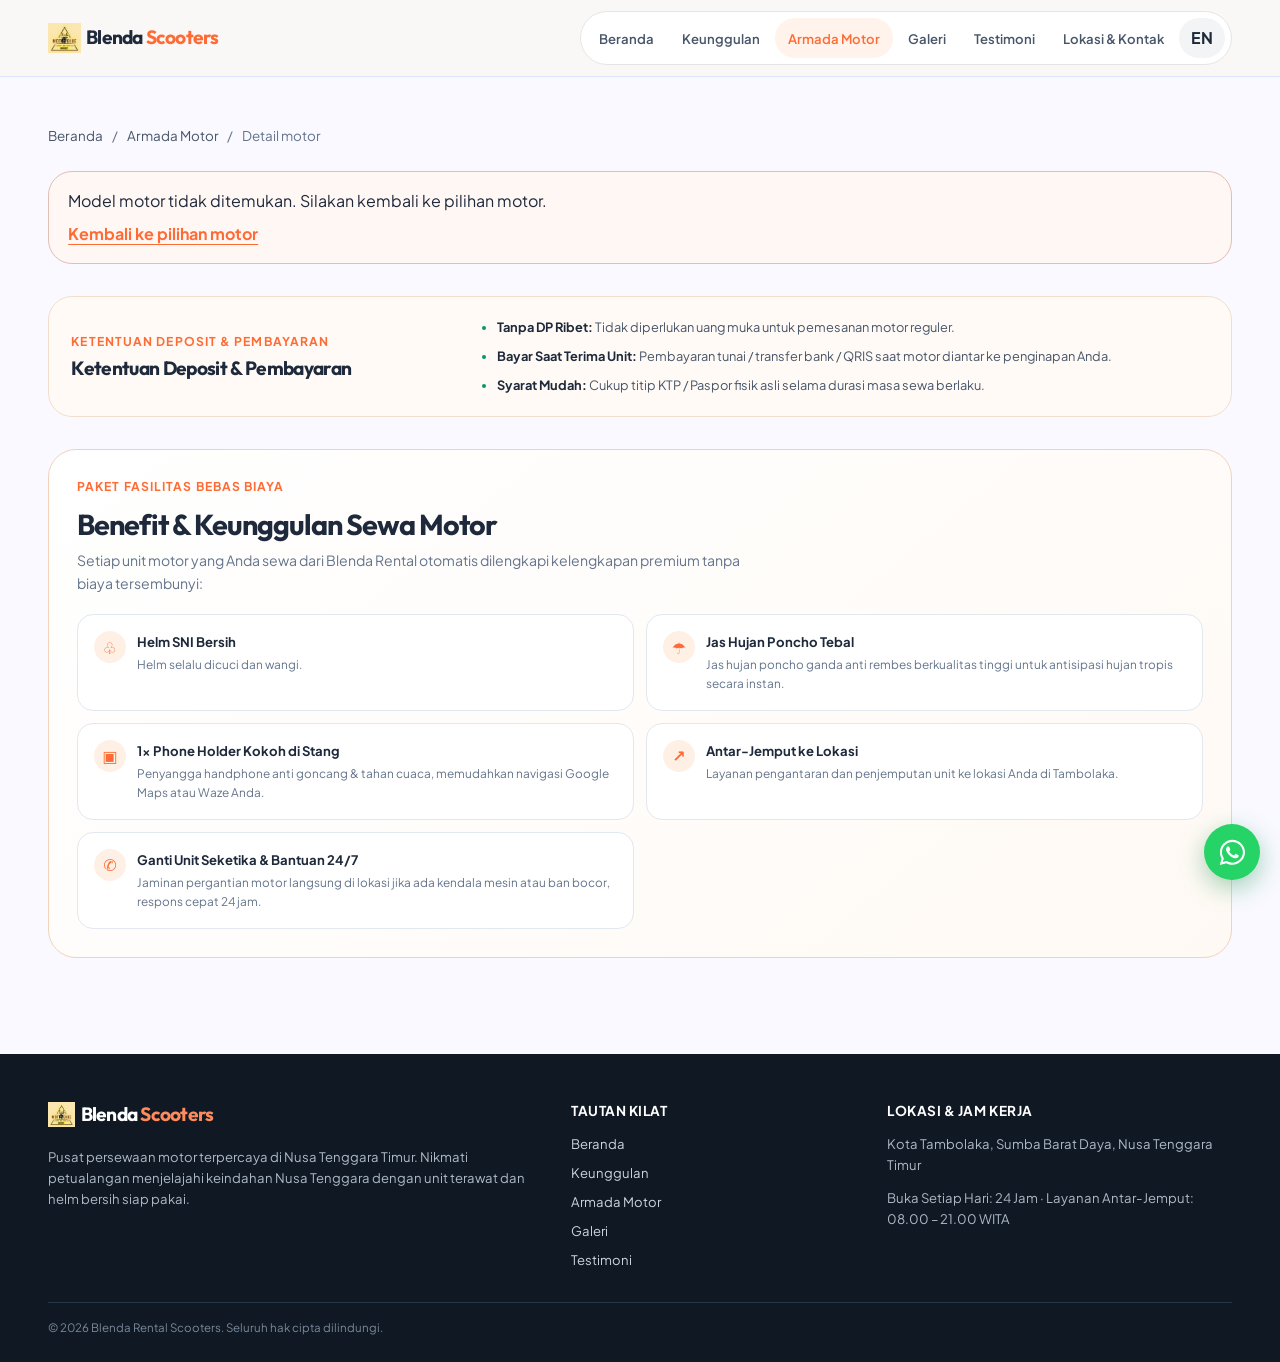
==== motor.html @ dd99baab "Kirim demo pertama" ====
<!doctype html>
<html lang="id">
  <head>
    <meta charset="utf-8" />
    <meta name="viewport" content="width=device-width, initial-scale=1" />
    <meta name="theme-color" content="#f9f9ff" />
    <meta
      name="description"
      content="Detail dan tarif sewa motor Blenda Scooters di Tambolaka, Sumba. Pilih unit Scoopy, Vario, PCX, ADV, atau CRF dan booking langsung via WhatsApp."
    />
    <meta
      name="keywords"
      content="blenda scooter, blenda rental scooter, sewa motor sumba, rental motor tambolaka, sewa motor NTT"
    />
    <meta name="robots" content="index, follow, max-image-preview:large, max-snippet:-1" />
    <title>Rental Motor Sumba | Blenda Scooters Tambolaka</title>
    <link rel="canonical" href="https://blendarentalscooter.my.id/motor.html" />
    <meta property="og:type" content="product" />
    <meta property="og:site_name" content="Blenda Scooters" />
    <meta property="og:url" content="https://blendarentalscooter.my.id/motor.html" />
    <meta property="og:title" content="Rental Motor Sumba | Blenda Scooters Tambolaka" />
    <meta
      property="og:description"
      content="Detail dan tarif sewa motor Blenda Scooters di Tambolaka, Sumba. Helm SNI, jas hujan, dan antar-jemput gratis."
    />
    <meta property="og:image" content="https://blendarentalscooter.my.id/assets/images/galeri/gallery-11.webp" />
    <meta property="og:image:width" content="780" />
    <meta property="og:image:height" content="1040" />
    <meta property="og:image:alt" content="Rental motor Blenda Scooters di Sumba" />
    <meta property="og:locale" content="id_ID" />
    <meta property="og:locale:alternate" content="en_US" />
    <meta name="twitter:card" content="summary_large_image" />
    <meta name="twitter:title" content="Rental Motor Sumba | Blenda Scooters Tambolaka" />
    <meta name="twitter:description" content="Detail dan tarif sewa motor Blenda Scooters di Tambolaka, Sumba." />
    <meta name="twitter:image" content="https://blendarentalscooter.my.id/assets/images/galeri/gallery-11.webp" />
    <link rel="preload" href="assets/fonts/outfit-latin.woff2" as="font" type="font/woff2" crossorigin />
    <link rel="preload" href="assets/fonts/plus-jakarta-sans-latin.woff2" as="font" type="font/woff2" crossorigin />
    <link rel="stylesheet" href="assets/css/site.css" />
    <script defer src="assets/js/site-data.js"></script>
    <script defer src="assets/js/site.js"></script>
  </head>
  <body data-page="motor">
    <!-- Template detail satu motor; isi unit berubah berdasarkan parameter URL ?model=slug. -->
    <a class="skip-link" href="#main" data-i18n="skip">Langsung ke konten</a>
    <header class="site-header">
      <div class="header-inner">
        <a class="wordmark" href="index.html">
          <img src="assets/images/logo.png" alt="Blenda Scooters" class="logo" />
          <span>
            Blenda
            <span class="wordmark-accent">Scooters</span>
          </span>
        </a>
        <button
          class="menu-toggle"
          id="menu-toggle"
          type="button"
          aria-expanded="false"
          aria-controls="primary-nav"
          data-i18n-aria="openMenu"
        >
          <span class="menu-lines" aria-hidden="true"></span>
          <span class="visually-hidden" data-i18n="menu">Menu</span>
        </button>
        <nav class="primary-nav" id="primary-nav" aria-label="Navigasi utama" data-i18n-label="primaryNav">
          <a class="nav-link" href="index.html" data-i18n="navHome">Beranda</a>
          <a class="nav-link" href="index.html#keunggulan" data-i18n="navAdvantages">Keunggulan</a>
          <a class="nav-link is-current" href="index.html#fleet" data-i18n="navFleet">Armada Motor</a>
          <a class="nav-link" href="index.html#gallery" data-i18n="navGallery">Galeri</a>
          <a class="nav-link" href="index.html#testimonials" data-i18n="navTestimonials">Testimoni</a>
          <a class="nav-link" href="index.html#location" data-i18n="navLocation">Lokasi & Kontak</a>
          <button class="language-toggle" id="language-toggle" type="button" aria-label="Switch language">EN</button>
        </nav>
      </div>
    </header>

    <main id="main" class="page-main wrap">
      <nav class="breadcrumbs" aria-label="Breadcrumb" data-i18n-label="breadcrumbAria">
        <a href="index.html" data-i18n="navHome">Beranda</a>
        <span aria-hidden="true">/</span>
        <a href="index.html#fleet" data-i18n="navFleet">Armada</a>
        <span aria-hidden="true">/</span>
        <span id="breadcrumb-model" data-i18n="modelDetails">Detail motor</span>
      </nav>
      <div id="motor-not-found" class="notice notice-warning" role="status" hidden>
        <p data-i18n="invalidModel">Model motor tidak ditemukan. Silakan kembali ke pilihan motor.</p>
        <a class="text-link" href="index.html#fleet" data-i18n="backFleet">Kembali ke pilihan motor</a>
      </div>
      <!-- Foto, spesifikasi, harga, dan tombol reservasi motor terpilih. -->
      <section class="detail-layout" id="motor-detail" aria-labelledby="motor-title">
        <div class="detail-photo-wrap">
          <img
            id="motor-image"
            class="detail-photo"
            src="assets/images/motor/scoopy.jpg"
            width="900"
            height="880"
            alt="Motor Honda Scoopy untuk rental di Sumba - Blenda Scooters"
            fetchpriority="high"
          />
          <span class="photo-index" data-i18n="localPhoto">Unit siap jalan • Stok Tambolaka tersedia</span>
        </div>
        <div class="detail-copy">
          <p class="eyebrow" data-i18n="detailEyebrow">UNIT SIAP JALAN • STOK TAMBOLAKA TERSEDIA</p>
          <h1 id="motor-title">Rental Motor Blenda Scooters Sumba</h1>
          <p class="detail-description">
            <span id="motor-engine"></span>
            <span id="motor-tagline"></span>
          </p>
          <div class="rate-panel">
            <span class="rate-label" data-i18n="rateLabel">Pilihan tarif resmi</span>
            <strong id="motor-rate" data-i18n="ratePending">Menunggu konfirmasi</strong>
            <span class="rate-note" data-i18n="rateNote">Bebas biaya admin</span>
            <div class="detail-rate-options">
              <span>
                <small data-i18n="dailyRate">Harian</small>
                <b id="detail-daily-rate">Rp 130.000</b>
                <small data-i18n="perDay">per hari</small>
              </span>
              <span class="weekly-rate">
                <small data-i18n="weeklyRate">Mingguan</small>
                <b data-i18n="specialDiscount">Diskon Khusus</b>
                <small data-i18n="betterRate">Tarif Lebih Hemat</small>
              </span>
            </div>
            <div class="monthly-rate">
              <span>
                <small data-i18n="monthlyPackage">Paket Bulanan Digital Nomad</small>
                <em data-i18n="monthlyNote">
                  Paling hemat untuk long-stay nomad (~Rp 93.000/hari) dengan servis oli gratis tiap bulan.
                </em>
              </span>
              <strong data-i18n="monthlyRate">Rp 2.800.000 / bulan</strong>
            </div>
          </div>
          <div class="detail-actions">
            <a class="button button-primary" id="reserve-model-link" href="reservasi.html" data-i18n="reserveThis">
              Ajukan reservasi
            </a>
            <a class="button button-secondary" href="index.html#fleet" data-i18n="backFleet">
              Kembali ke pilihan motor
            </a>
          </div>
        </div>
      </section>
      <!-- Ketentuan pembayaran dan fasilitas di bawah dapat diperbarui sesuai kebijakan usaha. -->
      <section class="detail-note payment-terms" aria-labelledby="payment-terms-title">
        <div>
          <p class="eyebrow" data-i18n="paymentTerms">KETENTUAN DEPOSIT & PEMBAYARAN</p>
          <h2 id="payment-terms-title" data-i18n="paymentTermsTitle">Ketentuan Deposit & Pembayaran</h2>
        </div>
        <ul>
          <li>
            <strong data-i18n="noDownpayTitle">Tanpa DP Ribet:</strong>
            <span data-i18n="noDownpayText">Tidak diperlukan uang muka untuk pemesanan motor reguler.</span>
          </li>
          <li>
            <strong data-i18n="payOnDeliveryTitle">Bayar Saat Terima Unit:</strong>
            <span data-i18n="payOnDeliveryText">
              Pembayaran tunai / transfer bank / QRIS saat motor diantar ke penginapan Anda.
            </span>
          </li>
          <li>
            <strong data-i18n="simpleTermsTitle">Syarat Mudah:</strong>
            <span data-i18n="simpleTermsText">
              Cukup titip KTP / Paspor fisik asli selama durasi masa sewa berlaku.
            </span>
          </li>
        </ul>
      </section>
      <section class="detail-benefits">
        <p class="eyebrow" data-i18n="benefitsEyebrow">PAKET FASILITAS BEBAS BIAYA</p>
        <h2 data-i18n="benefitsTitle">Benefit & Keunggulan Sewa Motor</h2>
        <p data-i18n="benefitsLead">
          Setiap unit motor yang Anda sewa dari Blenda Rental otomatis dilengkapi kelengkapan premium tanpa biaya
          tersembunyi:
        </p>
        <div class="detail-benefit-grid">
          <article>
            <b>♧</b>
            <span>
              <strong data-i18n="benefitHelmet">Helm SNI Bersih</strong>
              <small data-i18n="benefitHelmetText">Helm selalu dicuci dan wangi.</small>
            </span>
          </article>
          <article>
            <b>☂</b>
            <span>
              <strong data-i18n="benefitRain">Jas Hujan Poncho Tebal</strong>
              <small data-i18n="benefitRainText">Jas hujan poncho ganda anti rembes berkualitas tinggi.</small>
            </span>
          </article>
          <article>
            <b>▣</b>
            <span>
              <strong data-i18n="benefitPhone">1x Phone Holder Kokoh di Stang</strong>
              <small data-i18n="benefitPhoneText">Penyangga handphone anti goncang & tahan cuaca.</small>
            </span>
          </article>
          <article>
            <b>↗</b>
            <span>
              <strong data-i18n="benefitDelivery">Antar-Jemput ke Lokasi</strong>
              <small data-i18n="benefitDeliveryText">
                Layanan pengantaran dan penjemputan unit ke lokasi Anda di Tambolaka.
              </small>
            </span>
          </article>
          <article>
            <b>✆</b>
            <span>
              <strong data-i18n="benefitSupport">Ganti Unit Seketika & Bantuan 24/7</strong>
              <small data-i18n="benefitSupportText">
                Jaminan pergantian motor langsung di lokasi jika ada kendala mesin atau ban bocor.
              </small>
            </span>
          </article>
        </div>
      </section>
    </main>

    <!-- Footer: tautan cepat, alamat, dan jam kerja. -->
    <footer class="site-footer">
      <div class="wrap footer-stitch-grid">
        <div>
          <a class="wordmark footer-wordmark" href="index.html">
            <img src="assets/images/logo.png" alt="Blenda Scooters" class="logo-footer" />
            <span>
              Blenda
              <span class="wordmark-accent">Scooters</span>
            </span>
          </a>
          <p data-i18n="footerDescription">
            Pusat persewaan motor terpercaya di Nusa Tenggara Timur. Nikmati petualangan menjelajahi keindahan Nusa
            Tenggara dengan unit terawat dan helm bersih siap pakai.
          </p>
        </div>
        <div>
          <h2 data-i18n="footerQuick">Tautan Kilat</h2>
          <nav class="footer-nav">
            <a href="index.html" data-i18n="navHome">Beranda</a>
            <a href="index.html#keunggulan" data-i18n="navAdvantages">Keunggulan</a>
            <a href="index.html#fleet" data-i18n="navFleet">Armada Motor</a>
            <a href="index.html#gallery" data-i18n="navGallery">Galeri Foto</a>
            <a href="index.html#testimonials" data-i18n="navTestimonials">Ulasan Pengendara</a>
          </nav>
        </div>
        <div>
          <h2 data-i18n="footerLocationTitle">Lokasi & Jam Kerja</h2>
          <p data-i18n="addressText">Kota Tambolaka, Sumba Barat Daya, Nusa Tenggara Timur</p>
          <p data-i18n="hoursText">Buka Setiap Hari: 24 Jam · Layanan Antar-Jemput: 08.00 – 21.00 WITA</p>
        </div>
        <small class="footer-copyright">
          ©
          <span id="current-year">2026</span>
          Blenda Rental Scooters. Seluruh hak cipta dilindungi.
        </small>
      </div>
    </footer>
    <a
      class="whatsapp-float"
      href="https://wa.me/6282236431311?text=Halo%20Blenda%20Scooters%2C%20saya%20ingin%20bertanya%20seputar%20sewa%20motor"
      target="_blank"
      rel="noopener noreferrer"
      aria-label="Chat WhatsApp Blenda Scooters"
    >
      <svg viewBox="0 0 448 512" aria-hidden="true" focusable="false">
        <path
          d="M380.9 97.1C339 55.1 283.2 32 223.9 32c-122.4 0-222 99.6-222 222 0 39.1 10.2 77.3 29.6 111L0 480l117.7-30.9c32.4 17.7 68.9 27 106.1 27h.1c122.3 0 224.1-99.6 224.1-222 0-59.3-25.2-115-67.1-157zm-157 341.6c-33.2 0-65.7-8.9-94-25.7l-6.7-4-69.8 18.3L72 359.2l-4.4-7c-18.5-29.4-28.2-63.3-28.2-98.2 0-101.7 82.8-184.5 184.6-184.5 49.3 0 95.6 19.2 130.4 54.1 34.8 34.9 56.2 81.2 56.1 130.5 0 101.8-84.9 184.6-186.6 184.6zm101.2-138.2c-5.5-2.8-32.8-16.2-37.9-18-5.1-1.9-8.8-2.8-12.5 2.8-3.7 5.6-14.3 18-17.6 21.8-3.2 3.7-6.5 4.2-12 1.4-32.6-16.3-54-29.1-75.5-66-5.7-9.8 5.7-9.1 16.3-30.3 1.8-3.7.9-6.9-.5-9.7-1.4-2.8-12.5-30.1-17.1-41.2-4.5-10.8-9.1-9.3-12.5-9.5-3.2-.2-6.9-.2-10.6-.2-3.7 0-9.7 1.4-14.8 6.9-5.1 5.6-19.4 19-19.4 46.3 0 27.3 19.9 53.7 22.6 57.4 2.8 3.7 39.1 59.7 94.8 83.8 35.2 15.2 49 16.5 66.6 13.9 10.7-1.6 32.8-13.4 37.4-26.4 4.6-13 4.6-24.1 3.2-26.4-1.3-2.5-5-3.9-10.5-6.6z"
        />
      </svg>
    </a>
  </body>
</html>
---- assets/css/site.css ----
/* Tipografi lokal situs: ganti sumber font di blok ini untuk mengubah tampilannya. */
@font-face {
  font-family: Outfit;
  src: url("../fonts/outfit-latin.woff2") format("woff2");
  font-style: normal;
  font-weight: 400 700;
  font-display: swap;
}

@font-face {
  font-family: "Plus Jakarta Sans";
  src: url("../fonts/plus-jakarta-sans-latin.woff2") format("woff2");
  font-style: normal;
  font-weight: 400 700;
  font-display: swap;
}

/* Token warna, radius, lebar konten, dan gutter yang dipakai lintas halaman. */
:root {
  color-scheme: light;
  --surface: #f9f9ff;
  --surface-low: #f0f3ff;
  --surface-mid: #e7eeff;
  --surface-card: #ffffff;
  --ink: #111c2d;
  --ink-soft: #594139;
  --muted: #657187;
  --primary: #ab3500;
  --primary-bright: #ff6b35;
  --secondary: #006a63;
  --line: #d8e3fb;
  --radius-sm: 0.75rem;
  --radius: 1.25rem;
  --radius-lg: 2rem;
  --pill: 999px;
  --content: 1280px;
  --gutter: clamp(1.1rem, 4vw, 3rem);
  --shadow-soft: 0 14px 38px -24px rgba(17, 28, 45, 0.3);
}

* {
  box-sizing: border-box;
}
html {
  scroll-behavior: smooth;
  scroll-padding-top: 6rem;
}
body {
  margin: 0;
  background: var(--surface);
  color: var(--ink);
  font-family: "Plus Jakarta Sans", system-ui, sans-serif;
  font-size: 1rem;
  line-height: 1.6;
  -webkit-font-smoothing: antialiased;
}
img {
  display: block;
  max-width: 100%;
}
button,
input,
select,
textarea {
  font: inherit;
}
button,
a {
  -webkit-tap-highlight-color: transparent;
}
a {
  color: inherit;
}
h1,
h2,
h3,
p,
figure {
  margin-top: 0;
}
h1,
h2,
h3 {
  font-family: Outfit, system-ui, sans-serif;
  line-height: 1.12;
}
h1 {
  font-size: clamp(2.65rem, 6vw, 5rem);
  letter-spacing: -0.045em;
}
h2 {
  font-size: clamp(1.8rem, 3.5vw, 2.75rem);
  letter-spacing: -0.035em;
}
h3 {
  font-size: 1.3rem;
  letter-spacing: -0.02em;
}
::selection {
  color: #fff;
  background: var(--primary);
}
:focus-visible {
  outline: 3px solid var(--secondary);
  outline-offset: 3px;
}
[hidden] {
  display: none !important;
}

.wrap {
  width: min(var(--content), calc(100% - var(--gutter) * 2));
  margin-inline: auto;
}
.visually-hidden {
  position: absolute;
  width: 1px;
  height: 1px;
  padding: 0;
  margin: -1px;
  overflow: hidden;
  clip: rect(0, 0, 0, 0);
  white-space: nowrap;
  border: 0;
}
.skip-link {
  position: fixed;
  z-index: 100;
  top: 0.5rem;
  left: 0.5rem;
  padding: 0.65rem 1rem;
  transform: translateY(-160%);
  background: var(--ink);
  color: white;
  border-radius: var(--radius-sm);
}
.skip-link:focus {
  transform: translateY(0);
}

.site-header {
  position: sticky;
  z-index: 20;
  top: 0;
  background: rgba(249, 249, 255, 0.96);
  border-bottom: 1px solid rgba(216, 227, 251, 0.9);
}
.header-inner {
  width: min(var(--content), calc(100% - var(--gutter) * 2));
  min-height: 76px;
  margin-inline: auto;
  display: flex;
  align-items: center;
  justify-content: space-between;
  gap: 1rem;
}
.wordmark {
  display: inline-flex;
  align-items: center;
  gap: 0.35rem;
  text-decoration: none;
  font:
    700 1.2rem/1 Outfit,
    system-ui,
    sans-serif;
  letter-spacing: -0.04em;
  white-space: nowrap;
}
.wordmark-accent {
  color: var(--primary);
}
.primary-nav {
  display: flex;
  align-items: center;
  gap: clamp(0.25rem, 1.5vw, 1.25rem);
}
.nav-link {
  min-height: 44px;
  display: inline-flex;
  align-items: center;
  padding: 0.45rem 0.8rem;
  border-radius: var(--pill);
  color: var(--ink-soft);
  text-decoration: none;
  font-size: 0.9rem;
  font-weight: 600;
  transition:
    background-color 160ms ease,
    color 160ms ease;
}
.nav-link:hover,
.nav-link.is-current:not(.nav-cta) {
  color: var(--primary);
  background: var(--surface-mid);
}
.nav-cta {
  background: var(--primary);
  color: #fff;
}
.nav-cta:hover,
.nav-cta.is-current {
  background: #832600;
  color: #fff;
}
.language-toggle {
  min-width: 48px;
  min-height: 44px;
  padding: 0.45rem 0.75rem;
  border: 1px solid var(--line);
  border-radius: var(--pill);
  background: var(--surface-card);
  color: var(--ink);
  font-weight: 700;
  cursor: pointer;
}
.language-toggle:hover {
  border-color: var(--secondary);
  color: var(--secondary);
}
.menu-toggle {
  display: none;
}

/* Logo sizing */
.logo {
  max-height: 30px;
  vertical-align: middle;
}
.logo-footer {
  max-height: 25px;
  vertical-align: middle;
}

.hero {
  position: relative;
  min-height: 610px;
  padding-block: clamp(3rem, 8vw, 6.5rem);
  display: grid;
  grid-template-columns: minmax(0, 0.92fr) minmax(0, 1.08fr);
  align-items: center;
  gap: clamp(2rem, 7vw, 6rem);
}
.hero-copy {
  position: relative;
  z-index: 1;
  max-width: 590px;
}
.eyebrow {
  margin-bottom: 0.85rem;
  color: var(--primary);
  font-size: 0.76rem;
  font-weight: 800;
  letter-spacing: 0.09em;
  line-height: 1.4;
}
.hero .eyebrow {
  display: flex;
  align-items: center;
  gap: 0.55rem;
}
.eyebrow-dot,
.photo-caption-dot {
  width: 0.55rem;
  height: 0.55rem;
  display: inline-block;
  flex: 0 0 auto;
  border-radius: 50%;
  background: var(--primary-bright);
}
.hero h1 {
  max-width: 12ch;
  margin-bottom: 1.25rem;
}
.hero-lede {
  max-width: 46ch;
  margin-bottom: 1.8rem;
  color: var(--ink-soft);
  font-size: clamp(1rem, 1.6vw, 1.15rem);
}
.hero-actions,
.detail-actions {
  display: flex;
  flex-wrap: wrap;
  gap: 0.75rem;
}
.button {
  min-height: 48px;
  display: inline-flex;
  align-items: center;
  justify-content: center;
  padding: 0.72rem 1.25rem;
  border: 1px solid transparent;
  border-radius: var(--pill);
  text-decoration: none;
  text-align: center;
  font-weight: 700;
  line-height: 1.2;
  cursor: pointer;
  transition:
    transform 160ms ease,
    background-color 160ms ease,
    border-color 160ms ease;
}
.button:hover {
  transform: translateY(-2px);
}
.button-primary {
  background: var(--primary);
  color: #fff;
}
.button-primary:hover {
  background: #832600;
}
.button-secondary {
  border-color: var(--line);
  background: var(--surface-card);
  color: var(--ink);
}
.button-secondary:hover {
  border-color: var(--secondary);
  color: var(--secondary);
}
.button-dark {
  background: var(--ink);
  color: #fff;
}
.button-dark:hover {
  background: #263143;
}
.hero-footnote {
  max-width: 38ch;
  margin: 1rem 0 0;
  color: var(--muted);
  font-size: 0.82rem;
}
.hero-visual {
  position: relative;
  z-index: 1;
  margin: 0;
  padding: 0.65rem;
  border: 1px solid var(--line);
  border-radius: var(--radius-lg);
  background: var(--surface-card);
  box-shadow: var(--shadow-soft);
  transform: rotate(1deg);
}
.hero-visual img {
  width: 100%;
  height: clamp(340px, 43vw, 500px);
  border-radius: calc(var(--radius-lg) - 0.35rem);
  object-fit: cover;
  object-position: center 70%;
}
.hero-visual figcaption {
  display: flex;
  align-items: center;
  gap: 0.55rem;
  padding: 0.8rem 0.5rem 0.25rem;
  color: var(--ink-soft);
  font-size: 0.85rem;
  font-weight: 600;
}
.hero-visual .photo-caption-dot {
  width: 0.45rem;
  height: 0.45rem;
  background: var(--secondary);
}

.section {
  padding-block: clamp(3.75rem, 8vw, 6.5rem);
}
.section-process {
  background: var(--surface-low);
}
.process-wrap {
  display: grid;
  grid-template-columns: minmax(0, 0.8fr) minmax(0, 1.2fr);
  align-items: start;
  gap: clamp(2rem, 7vw, 7rem);
}
.section-intro h2,
.section-heading h2 {
  max-width: 17ch;
  margin-bottom: 0;
}
.process-list {
  display: grid;
  gap: 0;
  margin: 0;
  padding: 0;
  list-style: none;
}
.process-list li {
  display: grid;
  grid-template-columns: 3.2rem 1fr;
  align-items: center;
  gap: 1rem;
  padding: 1.15rem 0;
  border-bottom: 1px solid #d7dfef;
  color: var(--ink-soft);
  font-weight: 600;
}
.process-list li:first-child {
  padding-top: 0.25rem;
}
.process-number {
  color: var(--secondary);
  font:
    700 1.2rem/1 Outfit,
    sans-serif;
}
.fleet-section {
  padding-top: clamp(4rem, 8vw, 6rem);
}
.section-heading {
  display: flex;
  align-items: end;
  justify-content: space-between;
  gap: 2rem;
  margin-bottom: 2rem;
}
.section-description {
  max-width: 36ch;
  margin: 0.85rem 0 0;
  color: var(--muted);
}
.filter-group {
  display: flex;
  flex-wrap: wrap;
  gap: 0.4rem;
  padding: 0.3rem;
  border: 1px solid var(--line);
  border-radius: var(--pill);
  background: var(--surface-card);
}
.filter-button {
  min-height: 40px;
  padding: 0.45rem 0.9rem;
  border: 0;
  border-radius: var(--pill);
  background: transparent;
  color: var(--ink-soft);
  font-size: 0.84rem;
  font-weight: 700;
  cursor: pointer;
}
.filter-button:hover {
  color: var(--primary);
}
.filter-button.is-active {
  background: var(--secondary);
  color: #fff;
}
.fleet-grid {
  display: grid;
  grid-template-columns: repeat(4, minmax(0, 1fr));
  gap: 1rem;
}
.vehicle-card {
  min-width: 0;
  overflow: hidden;
  border: 1px solid var(--line);
  border-radius: var(--radius);
  background: var(--surface-card);
  transition:
    border-color 160ms ease,
    transform 160ms ease;
}
.vehicle-card:hover {
  transform: translateY(-3px);
  border-color: #b3c5e7;
}
.vehicle-card[hidden] {
  display: none;
}
.vehicle-image-wrap {
  display: grid;
  place-items: center;
  min-height: 210px;
  padding: 1rem;
  background: var(--surface-low);
}
.vehicle-image {
  width: 100%;
  height: 190px;
  object-fit: contain;
}
.vehicle-card-copy {
  padding: 1.05rem;
}
.vehicle-card h3 {
  min-height: 2.8rem;
  margin-bottom: 0.55rem;
  font-size: 1.15rem;
}
.vehicle-meta {
  margin: 0 0 1rem;
  color: var(--muted);
  font-size: 0.82rem;
}
.text-link {
  color: var(--primary);
  font-weight: 800;
  text-decoration-thickness: 1px;
  text-underline-offset: 0.22rem;
}
.text-link:hover {
  color: #832600;
}
.empty-state {
  margin: 1.5rem 0 0;
  padding: 1.2rem;
  border-radius: var(--radius);
  background: var(--surface-low);
  color: var(--ink-soft);
  text-align: center;
}

/* Galeri memakai grid: breakpoint terakhir di bawah menjaga dua foto per baris pada ponsel. */
.gallery-section {
  background: var(--surface-low);
}
.gallery-heading {
  align-items: end;
}
.gallery-grid {
  display: grid;
  grid-template-columns: repeat(4, minmax(0, 1fr));
  gap: 0.8rem;
}
.gallery-item {
  position: relative;
  overflow: hidden;
  margin: 0;
  aspect-ratio: 4 / 3;
  border-radius: var(--radius);
  background: var(--surface-mid);
}
.gallery-item:nth-child(4n + 1) {
  grid-row: span 2;
  aspect-ratio: auto;
}
.gallery-item img {
  width: 100%;
  height: 100%;
  object-fit: cover;
  transition: transform 240ms ease;
}
.gallery-item:hover img {
  transform: scale(1.035);
}

.closing-section {
  padding-block: clamp(3.5rem, 7vw, 5rem);
}
.closing-panel {
  display: grid;
  grid-template-columns: minmax(0, 1fr) auto;
  align-items: center;
  gap: 1.5rem 3rem;
  padding: clamp(1.5rem, 4vw, 3.2rem);
  border: 1px solid #e1bfb5;
  border-radius: var(--radius-lg);
  background: var(--surface-mid);
}
.closing-copy .eyebrow {
  margin-bottom: 0.55rem;
}
.closing-copy h2 {
  margin-bottom: 0.55rem;
}
.closing-copy p:last-child {
  max-width: 58ch;
  margin-bottom: 0;
  color: var(--ink-soft);
}
.closing-panel .button {
  grid-column: 2;
  grid-row: 1;
}
.site-footer {
  padding-block: 2.5rem 1.5rem;
  background: #111c2d;
  color: #ecf1ff;
}
.footer-inner {
  display: grid;
  grid-template-columns: 1fr auto;
  align-items: start;
  gap: 1rem 2rem;
}
.footer-wordmark {
  color: #fff;
}
.footer-wordmark .wordmark-accent {
  color: #ffb59d;
}
.footer-inner > p {
  max-width: 54ch;
  margin: 0;
  color: #c3cde0;
  font-size: 0.86rem;
}
.footer-nav {
  display: flex;
  flex-wrap: wrap;
  gap: 1rem;
}
.footer-nav a {
  color: #ecf1ff;
  font-size: 0.88rem;
  text-decoration: none;
}
.footer-nav a:hover {
  color: #ffb59d;
  text-decoration: underline;
  text-underline-offset: 0.2rem;
}
.footer-inner small {
  grid-column: 1 / -1;
  padding-top: 1rem;
  border-top: 1px solid #354158;
  color: #aeb9ce;
}

.page-main {
  min-height: 68vh;
  padding-block: clamp(1.5rem, 4vw, 3rem) clamp(4rem, 8vw, 6rem);
}
.breadcrumbs {
  display: flex;
  flex-wrap: wrap;
  align-items: center;
  gap: 0.55rem;
  margin-bottom: 1.5rem;
  color: var(--muted);
  font-size: 0.84rem;
}
.breadcrumbs a {
  color: var(--ink-soft);
  text-decoration: none;
}
.breadcrumbs a:hover {
  color: var(--primary);
  text-decoration: underline;
}
.notice {
  margin-block: 1rem;
  padding: 1rem 1.2rem;
  border: 1px solid #e1bfb5;
  border-radius: var(--radius);
  background: #fff7f3;
  color: var(--ink);
}
.notice p {
  margin-bottom: 0.5rem;
}
.detail-layout {
  display: grid;
  grid-template-columns: minmax(0, 1.1fr) minmax(300px, 0.9fr);
  gap: clamp(2rem, 5vw, 4rem);
  align-items: center;
}
.detail-photo-wrap {
  position: relative;
  min-height: 440px;
  display: grid;
  place-items: center;
  padding: clamp(1rem, 4vw, 3rem);
  border: 1px solid var(--line);
  border-radius: var(--radius-lg);
  background: var(--surface-card);
}
.detail-photo {
  width: 100%;
  height: clamp(280px, 45vw, 510px);
  object-fit: contain;
}
.photo-index {
  position: absolute;
  bottom: 1.15rem;
  left: 1.25rem;
  padding: 0.35rem 0.7rem;
  border-radius: var(--pill);
  background: var(--surface-low);
  color: var(--ink-soft);
  font-size: 0.76rem;
  font-weight: 700;
}
.detail-copy {
  max-width: 560px;
}
.detail-copy h1 {
  margin-bottom: 1rem;
  font-size: clamp(2.4rem, 5vw, 4rem);
}
.detail-description {
  color: var(--ink-soft);
}
.rate-panel {
  display: grid;
  gap: 0.25rem;
  margin: 1.6rem 0;
  padding: 1.2rem 1.3rem;
  border: 1px solid var(--line);
  border-radius: var(--radius);
  background: var(--surface-card);
}
.rate-label,
.estimate-label {
  color: var(--muted);
  font-size: 0.82rem;
  font-weight: 700;
}
.rate-panel strong {
  color: var(--primary);
  font:
    700 1.35rem/1.25 Outfit,
    sans-serif;
}
.rate-note {
  color: var(--muted);
  font-size: 0.8rem;
}
.detail-note {
  display: grid;
  grid-template-columns: minmax(130px, 0.35fr) 1fr;
  gap: 1rem;
  margin-top: 2rem;
  padding: 1.25rem 1.4rem;
  border-radius: var(--radius);
  background: var(--surface-low);
}
.detail-note .eyebrow {
  margin: 0;
}
.detail-note p:last-child {
  margin: 0;
  color: var(--ink-soft);
}

.page-heading {
  max-width: 760px;
  margin-bottom: 2rem;
}
.page-heading h1 {
  max-width: 14ch;
  margin-bottom: 0.8rem;
  font-size: clamp(2.5rem, 5vw, 4.4rem);
}
.page-lead {
  max-width: 60ch;
  margin-bottom: 0;
  color: var(--ink-soft);
}
.reservation-layout {
  display: grid;
  grid-template-columns: minmax(0, 1.2fr) minmax(280px, 0.8fr);
  gap: clamp(1.25rem, 4vw, 3rem);
  align-items: start;
}
.booking-form,
.reservation-summary {
  padding: clamp(1.1rem, 3vw, 2rem);
  border: 1px solid var(--line);
  border-radius: var(--radius-lg);
  background: var(--surface-card);
}
.form-section {
  display: grid;
  gap: 0.55rem;
  padding-bottom: 1.35rem;
  margin-bottom: 1.35rem;
  border-bottom: 1px solid #e8edf8;
}
.form-section h2 {
  display: flex;
  align-items: center;
  gap: 0.7rem;
  margin: 0 0 0.25rem;
  font-size: 1.18rem;
  letter-spacing: -0.02em;
}
.form-step {
  color: var(--secondary);
  font:
    700 0.95rem/1 Outfit,
    sans-serif;
}
.form-section label {
  color: var(--ink-soft);
  font-size: 0.86rem;
  font-weight: 700;
}
.form-section input,
.form-section select,
.form-section textarea {
  width: 100%;
  min-height: 48px;
  padding: 0.75rem 0.9rem;
  border: 1px solid #bdcbe2;
  border-radius: var(--radius-sm);
  background: #fff;
  color: var(--ink);
}
.form-section textarea {
  min-height: 88px;
  resize: vertical;
}
.form-section input:focus,
.form-section select:focus,
.form-section textarea:focus {
  border-color: var(--primary);
  outline: 3px solid rgba(255, 107, 53, 0.2);
}
.field-grid {
  display: grid;
  grid-template-columns: repeat(2, minmax(0, 1fr));
  gap: 0.85rem;
}
.field-group {
  display: grid;
  gap: 0.5rem;
}
.field-hint {
  margin: 0;
  color: var(--muted);
  font-size: 0.78rem;
}
.estimate-panel {
  display: grid;
  gap: 0.65rem;
  padding: 1rem 1.15rem;
  border-radius: var(--radius);
  background: var(--surface-low);
}
.estimate-panel > div {
  display: flex;
  flex-wrap: wrap;
  align-items: baseline;
  justify-content: space-between;
  gap: 0.5rem 1rem;
}
.estimate-panel strong {
  max-width: 100%;
  color: var(--ink);
  font-size: 0.9rem;
}
.estimate-panel p {
  margin: 0;
  color: var(--muted);
  font-size: 0.78rem;
}
.form-status {
  min-height: 1.5rem;
  margin: 0.8rem 0 0;
  color: var(--primary);
  font-size: 0.88rem;
  font-weight: 700;
}
.form-status.is-error {
  color: #93000a;
}
.submit-button {
  width: 100%;
  margin-top: 0.3rem;
}
.privacy-note {
  margin: 0.7rem 0 0;
  color: var(--muted);
  font-size: 0.76rem;
  text-align: center;
}
.reservation-summary {
  position: sticky;
  top: 100px;
}
.reservation-summary h2 {
  margin-bottom: 1.25rem;
  font-size: 1.7rem;
}
.summary-vehicle {
  display: grid;
  grid-template-columns: 92px 1fr;
  gap: 0.9rem;
  align-items: center;
  margin-bottom: 1.25rem;
  padding-bottom: 1.25rem;
  border-bottom: 1px solid #e8edf8;
}
.summary-vehicle img {
  width: 92px;
  height: 82px;
  padding: 0.35rem;
  border-radius: var(--radius-sm);
  background: var(--surface-low);
  object-fit: contain;
}
.summary-vehicle div {
  display: grid;
  gap: 0.2rem;
}
.summary-vehicle strong {
  font-family: Outfit, system-ui, sans-serif;
}
.summary-vehicle span {
  color: var(--muted);
  font-size: 0.8rem;
}
.summary-line,
.summary-total {
  display: flex;
  justify-content: space-between;
  align-items: baseline;
  gap: 1rem;
  padding-block: 0.65rem;
  color: var(--ink-soft);
  font-size: 0.88rem;
}
.summary-line strong {
  color: var(--ink);
  text-align: right;
}
.summary-total {
  margin-top: 0.55rem;
  padding: 1rem;
  border: 1px solid #e1bfb5;
  border-radius: var(--radius-sm);
  background: #fff7f3;
  color: var(--ink);
  font-weight: 700;
}
.summary-total strong {
  color: var(--primary);
  text-align: right;
}
.summary-note {
  margin: 1rem 0;
  color: var(--muted);
  font-size: 0.8rem;
}

@media (max-width: 1100px) {
  .field-grid {
    grid-template-columns: 1fr;
  }
}

@media (max-width: 960px) {
  .hero {
    min-height: 0;
    grid-template-columns: minmax(0, 1fr) minmax(0, 0.9fr);
    gap: 2rem;
  }
  .fleet-grid {
    grid-template-columns: repeat(3, minmax(0, 1fr));
  }
  .gallery-grid {
    grid-template-columns: repeat(3, minmax(0, 1fr));
  }
  .detail-layout {
    grid-template-columns: minmax(0, 1fr) minmax(250px, 0.85fr);
    gap: 2rem;
  }
  .detail-photo-wrap {
    min-height: 360px;
  }
  .reservation-layout {
    grid-template-columns: minmax(0, 1fr) minmax(250px, 0.8fr);
  }
}

@media (max-width: 700px) {
  html {
    scroll-padding-top: 5.25rem;
  }
  .header-inner {
    min-height: 66px;
  }
  .wordmark {
    font-size: 1.08rem;
  }
  .menu-toggle {
    width: 46px;
    height: 44px;
    display: grid;
    place-items: center;
    border: 1px solid var(--line);
    border-radius: 50%;
    background: var(--surface-card);
    color: var(--ink);
    cursor: pointer;
  }
  .menu-lines,
  .menu-lines::before,
  .menu-lines::after {
    width: 18px;
    height: 2px;
    display: block;
    border-radius: 2px;
    background: currentColor;
  }
  .menu-lines {
    position: relative;
  }
  .menu-lines::before,
  .menu-lines::after {
    position: absolute;
    left: 0;
    content: "";
  }
  .menu-lines::before {
    top: -6px;
  }
  .menu-lines::after {
    top: 6px;
  }
  .primary-nav {
    position: absolute;
    top: calc(100% + 1px);
    right: 0;
    left: 0;
    display: none;
    align-items: stretch;
    flex-direction: column;
    gap: 0.25rem;
    padding: 0.8rem var(--gutter) 1rem;
    border-bottom: 1px solid var(--line);
    background: var(--surface);
    box-shadow: var(--shadow-soft);
  }
  .primary-nav.is-open {
    display: flex;
  }
  .nav-link {
    justify-content: flex-start;
  }
  .nav-cta {
    justify-content: center;
  }
  .language-toggle {
    align-self: flex-start;
    margin-top: 0.35rem;
  }
  .hero {
    padding-block: 2.5rem 3.5rem;
    grid-template-columns: 1fr;
    gap: 1.8rem;
  }
  .hero h1 {
    max-width: 13ch;
    font-size: clamp(2.5rem, 12vw, 3.65rem);
  }
  .hero-lede {
    font-size: 1rem;
  }
  .hero-visual {
    transform: none;
  }
  .hero-visual img {
    height: clamp(250px, 72vw, 390px);
    object-position: center 67%;
  }
  .hero-actions .button {
    flex: 1 1 9rem;
  }
  .section {
    padding-block: 3.5rem;
  }
  .process-wrap {
    grid-template-columns: 1fr;
    gap: 1.2rem;
  }
  .process-list li {
    grid-template-columns: 2.4rem 1fr;
    padding-block: 0.95rem;
  }
  .section-heading {
    align-items: flex-start;
    flex-direction: column;
    gap: 1rem;
    margin-bottom: 1.35rem;
  }
  .filter-group {
    max-width: 100%;
    overflow-x: auto;
  }
  .filter-button {
    white-space: nowrap;
  }
  .fleet-grid {
    grid-template-columns: repeat(2, minmax(0, 1fr));
    gap: 0.7rem;
  }
  .vehicle-image-wrap {
    min-height: 145px;
    padding: 0.5rem;
  }
  .vehicle-image {
    height: 135px;
  }
  .vehicle-card-copy {
    padding: 0.8rem;
  }
  .vehicle-card h3 {
    min-height: 2.6rem;
    font-size: 1rem;
  }
  .vehicle-meta {
    min-height: 2.5rem;
    font-size: 0.74rem;
  }
  .vehicle-card .text-link {
    font-size: 0.84rem;
  }
  .gallery-grid {
    grid-template-columns: repeat(2, minmax(0, 1fr));
    gap: 0.55rem;
  }
  .gallery-item,
  .gallery-item:nth-child(4n + 1) {
    grid-row: auto;
    aspect-ratio: 3 / 4;
  }
  .gallery-item:nth-child(5n + 1) {
    grid-row: span 2;
    aspect-ratio: auto;
  }
  .closing-panel {
    grid-template-columns: 1fr;
    gap: 1.2rem;
    border-radius: var(--radius);
  }
  .closing-panel .button {
    grid-column: auto;
    grid-row: auto;
    width: 100%;
  }
  .footer-inner {
    grid-template-columns: 1fr;
    gap: 1rem;
  }
  .footer-nav {
    gap: 0.65rem 1.1rem;
  }
  .footer-inner small {
    grid-column: auto;
  }
  .page-main {
    padding-top: 1.25rem;
  }
  .breadcrumbs {
    margin-bottom: 1.1rem;
  }
  .detail-layout {
    grid-template-columns: 1fr;
    gap: 1.5rem;
  }
  .detail-photo-wrap {
    min-height: 270px;
    padding: 1rem;
    border-radius: var(--radius);
  }
  .detail-photo {
    height: min(75vw, 340px);
  }
  .detail-copy h1 {
    font-size: clamp(2.3rem, 11vw, 3.4rem);
  }
  .detail-note {
    grid-template-columns: 1fr;
    gap: 0.5rem;
  }
  .reservation-layout {
    grid-template-columns: 1fr;
  }
  .booking-form,
  .reservation-summary {
    border-radius: var(--radius);
  }
  .reservation-summary {
    position: static;
    grid-row: 1;
  }
  .field-grid {
    grid-template-columns: 1fr;
  }
  .form-section input,
  .form-section select,
  .form-section textarea {
    font-size: 16px;
  }
  .submit-button {
    min-height: 52px;
  }
}

@media (max-width: 380px) {
  :root {
    --gutter: 1rem;
  }
  .hero-actions {
    flex-direction: column;
  }
  .hero-actions .button {
    width: 100%;
  }
  .vehicle-image-wrap {
    min-height: 125px;
  }
  .vehicle-image {
    height: 115px;
  }
}

@media (prefers-reduced-motion: reduce) {
  *,
  *::before,
  *::after {
    scroll-behavior: auto !important;
    transition-duration: 0.01ms !important;
    animation-duration: 0.01ms !important;
    animation-iteration-count: 1 !important;
  }
}

/* Stitch screen direction: sunlit, orange-led cards and roomy section rhythm. */
:root {
  --primary: #ff6b35;
  --secondary: #0f766e;
  --surface: #f9f9ff;
  --surface-low: #f3eee6;
  --surface-mid: #fff0e5;
  --line: #e2d9cd;
  --ink: #1e293b;
  --ink-soft: #475569;
  --muted: #64748b;
  --radius: 1.5rem;
  --radius-lg: 2rem;
  --shadow-soft: 0 12px 32px -4px rgba(255, 107, 53, 0.08), 0 4px 12px -2px rgba(30, 41, 59, 0.04);
}
.site-header {
  background: rgba(250, 248, 245, 0.9);
  backdrop-filter: blur(12px);
}
.header-inner {
  min-height: 76px;
}
.primary-nav {
  gap: 0.15rem;
  padding: 0.35rem;
  border: 1px solid #e6e5e4;
  border-radius: 999px;
  background: #fff;
}
.nav-link {
  min-height: 40px;
  padding: 0.45rem 0.8rem;
  font-size: 0.82rem;
}
.nav-link.is-current:not(.nav-cta),
.nav-link:hover {
  color: var(--primary);
  background: #fff3eb;
}
.nav-cta {
  display: none;
}
.language-toggle {
  min-width: 42px;
  min-height: 40px;
  border: 0;
  background: #f3f4f6;
}
.hero.stitch-hero {
  width: 100%;
  max-width: none;
  min-height: 500px;
  grid-template-columns: minmax(0, 1.15fr) minmax(340px, 0.85fr);
  gap: clamp(2rem, 5vw, 5rem);
  padding: 4rem max(var(--gutter), calc((100% - var(--content)) / 2)) 4.5rem;
  background:
    radial-gradient(ellipse at 75% 18%, rgba(255, 196, 133, 0.28), transparent 32%),
    linear-gradient(115deg, #fff 0%, #f9f9ff 62%, #fff6e9 100%);
}
.stitch-hero .hero-copy {
  max-width: 680px;
}
.stitch-hero .hero h1,
.stitch-hero h1 {
  max-width: 14ch;
  margin-bottom: 1.15rem;
  font-size: clamp(3rem, 5vw, 4.5rem);
  line-height: 1.04;
  letter-spacing: -0.045em;
}
.hero-brand-line {
  display: block;
  color: var(--primary);
}
.stitch-hero .hero-lede {
  max-width: 56ch;
}
.stitch-hero .hero-visual {
  width: 100%;
  max-width: 520px;
  justify-self: end;
  margin: 0;
  padding: 0;
  border: 0;
  border-radius: 2rem;
  overflow: hidden;
  background: #fff;
  box-shadow: 0 18px 45px -18px rgba(30, 41, 59, 0.38);
}
.hero-stitch-visual img {
  width: 100%;
  height: 390px;
  object-fit: cover;
}
.hero-trip-badge {
  display: flex;
  align-items: center;
  gap: 0.65rem;
  min-height: 76px;
  padding: 0.8rem 1rem;
  color: var(--ink);
  background: rgba(255, 255, 255, 0.96);
}
.hero-trip-badge > span:nth-child(2) {
  display: grid;
  gap: 0.1rem;
  flex: 1;
}
.hero-trip-badge small {
  color: var(--primary);
  font-size: 0.66rem;
  font-weight: 800;
  letter-spacing: 0.08em;
  text-transform: uppercase;
}
.hero-trip-badge strong {
  font-size: 0.84rem;
}
.hero-trip-badge b {
  color: #d97706;
  font-size: 0.78rem;
  white-space: nowrap;
}
.trip-icon {
  width: 2.5rem;
  height: 2.5rem;
  display: grid;
  place-items: center;
  border-radius: 50%;
  background: #fff0e5;
  color: var(--primary);
  font-size: 1.25rem;
}
.button-primary {
  background: var(--primary);
  color: #fff;
  box-shadow: 0 8px 24px rgba(255, 107, 53, 0.22);
}
.button-primary:hover {
  background: #e45a27;
}
.button-secondary {
  border-color: #e2d9cd;
  background: #fff;
}
.button-whatsapp {
  border-color: #059669;
  background: #059669;
  color: #fff;
}
.button-whatsapp:hover {
  border-color: #047857;
  background: #047857;
}
.section {
  padding-block: clamp(3.75rem, 7vw, 6rem);
}
.perks-section,
.gallery-section,
.faq-section {
  background: #fff;
}
.center-heading {
  max-width: 800px;
  margin: 0 auto 2.5rem;
  text-align: center;
}
.center-heading h2 {
  margin-bottom: 0.75rem;
}
.center-heading p {
  margin: 0;
  color: var(--muted);
}
.perks-grid {
  display: grid;
  grid-template-columns: repeat(3, minmax(0, 1fr));
  gap: 1.25rem;
}
.perk-card {
  display: flex;
  flex-direction: column;
  align-items: center;
  padding: 2rem 1.65rem;
  border: 1px solid #e2e8f0;
  border-radius: 1.75rem;
  background: #f8fafc;
  text-align: center;
  box-shadow: 0 4px 14px rgba(30, 41, 59, 0.035);
  transition:
    transform 0.2s ease,
    box-shadow 0.2s ease;
}
.perk-card:hover {
  transform: translateY(-3px);
  background: #fff;
  box-shadow: var(--shadow-soft);
}
.perk-icon {
  width: 3.75rem;
  height: 3.75rem;
  display: grid;
  place-items: center;
  margin-bottom: 1rem;
  border-radius: 1rem;
  background: #ffeadf;
  color: var(--primary);
  font-size: 1.65rem;
}
.perk-icon-teal {
  background: #e6fffa;
  color: #0f766e;
}
.perk-icon-blue {
  background: #eaf3ff;
  color: #2563eb;
}
.perk-card small {
  margin-bottom: 0.3rem;
  color: #a45108;
  font-size: 0.68rem;
  font-weight: 800;
  letter-spacing: 0.08em;
  text-transform: uppercase;
}
.perk-card h3 {
  margin-bottom: 0.55rem;
  font-size: 1.35rem;
}
.perk-card p {
  margin: 0;
  color: var(--muted);
  font-size: 0.9rem;
}
.fleet-section {
  width: 100%;
  max-width: none;
  margin: 0;
  background: var(--surface);
}
.fleet-section > .wrap {
  width: min(var(--content), calc(100% - var(--gutter) * 2));
  margin-inline: auto;
}
.fleet-grid {
  grid-template-columns: repeat(3, minmax(0, 1fr));
  gap: 1.25rem;
}
.stitch-vehicle-card {
  border-radius: 1.5rem;
  box-shadow: 0 4px 18px rgba(30, 41, 59, 0.045);
}
.stitch-vehicle-card .vehicle-image-wrap {
  min-height: 215px;
  padding: 1rem;
  background: #fff;
}
.stitch-vehicle-card .vehicle-image {
  height: 195px;
  object-fit: contain;
}
.stitch-vehicle-card .vehicle-card-copy {
  min-height: 185px;
  padding: 1.15rem;
}
.vehicle-tagline {
  color: #c2410c;
  font-size: 0.67rem;
  font-weight: 800;
  letter-spacing: 0.06em;
  text-transform: uppercase;
}
.stitch-vehicle-card h3 {
  min-height: auto;
  margin: 0.3rem 0 0.15rem;
  font-size: 1.15rem;
}
.vehicle-engine {
  margin: 0;
  color: var(--muted);
  font-size: 0.8rem;
}
.vehicle-price {
  display: flex;
  align-items: baseline;
  gap: 0.35rem;
  margin: 0.85rem 0;
}
.vehicle-price strong {
  color: var(--primary);
  font:
    700 1.25rem/1 Outfit,
    sans-serif;
}
.vehicle-price span {
  color: var(--muted);
  font-size: 0.8rem;
}
.vehicle-actions {
  display: grid;
  grid-template-columns: 1fr 1fr;
  gap: 0.5rem;
}
.vehicle-actions .button {
  min-height: 39px;
  padding: 0.5rem 0.6rem;
  font-size: 0.78rem;
}
.filter-group {
  padding: 0.25rem;
  border: 1px solid #e2e8f0;
  background: #fff;
}
.filter-button.is-active {
  border-color: var(--primary);
  background: var(--primary);
  color: #fff;
}
.gallery-grid {
  grid-template-columns: repeat(4, minmax(0, 1fr));
}
.gallery-item,
.gallery-item:nth-child(4n + 1) {
  grid-row: auto;
  aspect-ratio: 1 / 1;
}
.gallery-item:nth-child(5n + 1) {
  grid-row: auto;
  aspect-ratio: 1 / 1;
}
.reviews-section {
  background: #f9f9ff;
}

.review-card {
  padding: 1.25rem;
  border: 1px solid #e2e8f0;
  border-radius: 1.25rem;
  background: #fff;
  box-shadow: 0 5px 18px rgba(30, 41, 59, 0.04);
}
.stars {
  margin-bottom: 0.65rem;
  color: #f59e0b;
  letter-spacing: 0.12em;
}
.review-card > p {
  min-height: 88px;
  margin-bottom: 1rem;
  color: var(--ink-soft);
  font-size: 0.85rem;
}
.review-card footer {
  display: flex;
  align-items: center;
  gap: 0.65rem;
  padding-top: 0.8rem;
  border-top: 1px solid #eef2f7;
}
.review-card footer span {
  display: grid;
  gap: 0.1rem;
}
.review-card footer strong {
  font-size: 0.8rem;
}
.review-card footer small {
  color: var(--muted);
  font-size: 0.7rem;
}

/* Ulasan tampil satu kartu per slide, gaya kartu Google Review. */
.reviews-wrapper {
  position: relative;
  max-width: 760px;
  margin-inline: auto;
}
.reviews-slider {
  display: flex;
  gap: 1.25rem;
  overflow-x: auto;
  scroll-snap-type: x mandatory;
  scroll-behavior: smooth;
  padding: 0.25rem 0.25rem 1rem;
  scrollbar-width: none;
}
.reviews-slider::-webkit-scrollbar {
  display: none;
}
.reviews-slider .review-card {
  flex: 0 0 100%;
  width: 100%;
  max-width: none;
  scroll-snap-align: start;
  display: flex;
  flex-direction: column;
  padding: 1.5rem;
  border: 1px solid #dadce0;
  border-radius: 1rem;
  background: #fff;
  box-shadow: 0 1px 3px rgba(60, 64, 67, 0.16);
}
.reviews-slider .review-card footer {
  order: -2;
  position: relative;
  display: flex;
  align-items: center;
  gap: 0.75rem;
  padding: 0 0 1rem;
  margin-bottom: 1rem;
  border-top: 0;
  border-bottom: 1px solid #eef2f7;
}
.reviews-slider .review-card footer > .g-avatar {
  width: 2.6rem;
  height: 2.6rem;
  display: grid;
  place-items: center;
  border: 1px solid #dadce0;
  border-radius: 50%;
  background: #fff;
}
.reviews-slider .review-card footer > .g-avatar svg {
  width: 1.6rem;
  height: 1.6rem;
  display: block;
}
.reviews-slider .review-card footer > span:not(.g-avatar) {
  display: grid;
  gap: 0.1rem;
}
.reviews-slider .review-card footer strong {
  font-size: 0.95rem;
  color: #202124;
}
.reviews-slider .review-card footer small {
  color: #5f6368;
  font-size: 0.78rem;
}
.reviews-slider .review-card .stars {
  order: -1;
  margin-bottom: 0.8rem;
  color: #fbbc04;
  font-size: 1.1rem;
  letter-spacing: 0.1em;
}
.reviews-slider .review-card > p {
  min-height: 0;
  flex: 1;
  margin-bottom: 0;
  color: #3c4043;
  font-size: 1rem;
  line-height: 1.65;
}
.reviews-nav {
  position: absolute;
  top: 50%;
  z-index: 2;
  width: 44px;
  height: 44px;
  display: grid;
  place-items: center;
  transform: translateY(-50%);
  border: 1px solid #dadce0;
  border-radius: 50%;
  background: #fff;
  color: #3c4043;
  font-size: 1.6rem;
  line-height: 1;
  cursor: pointer;
  box-shadow: 0 2px 8px rgba(60, 64, 67, 0.18);
}
.reviews-nav.is-prev {
  left: -1.1rem;
}
.reviews-nav.is-next {
  right: -1.1rem;
}
.reviews-nav:hover {
  background: #f8f9fa;
}
.reviews-nav:disabled {
  opacity: 0.35;
  cursor: default;
}
@media (max-width: 700px) {
  .reviews-nav {
    width: 38px;
    height: 38px;
    font-size: 1.35rem;
  }
  .reviews-nav.is-prev {
    left: -0.4rem;
  }
  .reviews-nav.is-next {
    right: -0.4rem;
  }
}
.faq-wrap {
  max-width: 850px;
}
.faq-list {
  display: grid;
  gap: 0.65rem;
}
.faq-list details {
  overflow: hidden;
  border: 1px solid #e2e8f0;
  border-radius: 1rem;
  background: #f8fafc;
}
.faq-list summary {
  position: relative;
  padding: 1rem 3rem 1rem 1.15rem;
  color: var(--ink);
  font-weight: 700;
  cursor: pointer;
  list-style: none;
}
.faq-list summary::-webkit-details-marker {
  display: none;
}
.faq-list summary::after {
  position: absolute;
  right: 1.2rem;
  content: "+";
  color: var(--primary);
  font-size: 1.25rem;
}
.faq-list details[open] summary::after {
  content: "−";
}
.faq-list details p {
  margin: 0;
  padding: 0 1.15rem 1.1rem;
  color: var(--muted);
  font-size: 0.9rem;
}
.faq-contact {
  display: flex;
  align-items: center;
  gap: 1rem;
  margin-top: 1.5rem;
  padding: 1.15rem;
  border: 1px solid #f3d3bd;
  border-radius: 1.25rem;
  background: #fff0e5;
}
.faq-contact .perk-icon {
  flex: 0 0 auto;
  margin: 0;
  background: #fff;
}
.faq-contact div {
  flex: 1;
}
.faq-contact h3 {
  margin: 0 0 0.15rem;
  font-size: 1.05rem;
}
.faq-contact p {
  margin: 0;
  color: var(--muted);
  font-size: 0.84rem;
}
.faq-contact .button {
  min-height: 42px;
  padding-inline: 1rem;
  font-size: 0.82rem;
  white-space: nowrap;
}
.location-section {
  background: #fff;
}
.location-layout {
  display: grid;
  grid-template-columns: minmax(300px, 0.85fr) minmax(0, 1.15fr);
  gap: 1.5rem;
  align-items: stretch;
}
.location-card {
  display: flex;
  flex-direction: column;
  align-items: flex-start;
  gap: 0.85rem;
  padding: 1.75rem;
  border: 1px solid #e2e8f0;
  border-radius: 1.75rem;
  background: #f8fafc;
}
.location-card h2 {
  margin: -0.5rem 0 0.3rem;
  font-size: 2rem;
}
.location-detail {
  display: flex;
  align-items: flex-start;
  gap: 0.8rem;
  width: 100%;
}
.location-detail > b {
  width: 2.6rem;
  height: 2.6rem;
  display: grid;
  place-items: center;
  flex: 0 0 auto;
  border: 1px solid #e2e8f0;
  border-radius: 0.85rem;
  background: #fff;
  color: var(--primary);
  font-size: 1.25rem;
}
.location-detail > span {
  display: grid;
  gap: 0.15rem;
  padding-top: 0.15rem;
}
.location-detail strong {
  font-size: 0.9rem;
}
.location-detail small {
  color: var(--muted);
  font-size: 0.8rem;
}
.location-detail small a {
  color: inherit;
}
.location-card > .button {
  margin-top: 0.4rem;
}
.map-preview {
  position: relative;
  min-height: 450px;
  overflow: hidden;
  border: 1px solid #e2e8f0;
  border-radius: 1.75rem;
  background: #e8f0e8;
  box-shadow: var(--shadow-soft);
}
.map-preview::after {
  position: absolute;
  inset: 0;
  z-index: 1;
  content: "";
  background: linear-gradient(0deg, rgba(15, 23, 42, 0.12), transparent 52%);
  pointer-events: none;
}
.map-preview iframe {
  position: absolute;
  inset: 0;
  width: 100%;
  height: 100%;
  min-height: 450px;
  border: 0;
}
.map-pin {
  position: absolute;
  z-index: 1;
  top: 46%;
  left: 54%;
  width: 2.6rem;
  height: 2.6rem;
  display: grid;
  place-items: center;
  transform: translate(-50%, -50%);
  border: 5px solid rgba(255, 255, 255, 0.8);
  border-radius: 50% 50% 50% 0;
  background: var(--primary);
  color: #fff;
  font-size: 0.75rem;
  box-shadow: 0 4px 12px rgba(15, 23, 42, 0.2);
}
.map-label,
.map-cta {
  position: absolute;
  z-index: 2;
  display: grid;
  gap: 0.1rem;
  padding: 0.8rem 1rem;
  border: 1px solid #e2e8f0;
  border-radius: 0.9rem;
  background: rgba(255, 255, 255, 0.96);
  box-shadow: 0 6px 18px rgba(30, 41, 59, 0.12);
}
.map-label {
  top: 1rem;
  left: 1rem;
}
.map-label strong {
  font-size: 0.9rem;
}
.map-label small {
  color: var(--muted);
  font-size: 0.75rem;
}
.map-cta {
  right: 1rem;
  bottom: 1rem;
  display: block;
  color: var(--primary);
  font-size: 0.8rem;
  font-weight: 800;
}
.site-footer {
  padding-block: 3rem 1.5rem;
  background: #101923;
}
.footer-stitch-grid {
  display: grid;
  grid-template-columns: 1.4fr 0.8fr 1fr;
  gap: 2rem 2.5rem;
}
.footer-stitch-grid h2 {
  margin-bottom: 0.85rem;
  color: #fff;
  font:
    700 0.85rem/1.3 "Plus Jakarta Sans",
    sans-serif;
  text-transform: uppercase;
  letter-spacing: 0.04em;
}
.footer-stitch-grid p {
  margin: 0.75rem 0;
  color: #aeb9c8;
  font-size: 0.82rem;
}
.footer-stitch-grid a {
  color: #cbd5e1;
  text-decoration: none;
}
.footer-stitch-grid a:hover {
  color: #ff9b72;
}
.footer-wordmark,
.footer-wordmark span {
  color: #fff;
}
.footer-wordmark .wordmark-accent {
  color: #ff8a5b;
}
.footer-stitch-grid .footer-nav {
  display: flex;
  align-items: flex-start;
  flex-direction: column;
  gap: 0.5rem;
  padding: 0;
  border: 0;
  background: none;
}
.footer-nav a {
  font-size: 0.82rem;
}
/* Ikon sosial berupa SVG inline supaya logo tampil konsisten tanpa library eksternal. */
.social-links {
  display: flex;
  gap: 0.45rem;
}
.social-links a {
  width: 2.25rem;
  height: 2.25rem;
  display: grid;
  place-items: center;
  border: 1px solid #263547;
  border-radius: 50%;
  background: #172333;
}
.social-links svg {
  width: 1.1rem;
  height: 1.1rem;
  fill: none;
  stroke: currentColor;
  stroke-width: 1.8;
  stroke-linecap: round;
  stroke-linejoin: round;
}
.social-links svg path {
  fill: currentColor;
  stroke: none;
}
.social-links svg .social-fill {
  fill: currentColor;
  stroke: none;
}
.social-links-light a {
  border-color: #e2e8f0;
  background: #fff;
  color: var(--ink-soft);
}
.social-links-light a:hover {
  color: var(--primary);
}
.review-placeholder {
  border-color: #f2dfb2;
}
.footer-stitch-grid .footer-copyright {
  grid-column: 1/-1;
  padding-top: 1rem;
  border-top: 1px solid #263547;
  color: #78889b;
  font-size: 0.72rem;
}
.detail-layout {
  padding: 1rem;
  border: 1px solid #e2e8f0;
  border-radius: 1.8rem;
  background: #fff;
  box-shadow: var(--shadow-soft);
}
.detail-photo-wrap {
  min-height: 420px;
  border: 1px solid #e2e8f0;
  border-radius: 1.2rem;
  background: #f8fafc;
}
.detail-copy h1 {
  font-size: clamp(2.1rem, 4vw, 3.2rem);
}
.rate-panel {
  border-color: #e2e8f0;
  background: #fff;
  box-shadow: none;
}
.rate-panel strong {
  color: var(--primary);
}
.detail-note {
  border: 1px solid #f1dfcb;
  background: #fffaf5;
}
.booking-form,
.reservation-summary {
  border-radius: 1.5rem;
  box-shadow: 0 10px 30px -5px rgba(0, 0, 0, 0.06);
}
.reservation-summary {
  border-color: #e2e8f0;
}
.reservation-main {
  padding-top: 2rem;
}
.reservation-main .page-heading h1 {
  max-width: 20ch;
}
.reservation-main .page-heading > .eyebrow {
  display: inline-flex;
  padding: 0.3rem 0.8rem;
  border: 1px solid #f3d3bd;
  border-radius: 999px;
  background: #fff2e9;
}
.estimate-panel {
  background: #f1f5f9;
}
.summary-total {
  background: #fff8f1;
  border-color: #f1d6c5;
}
.location-delivery-banner {
  margin-top: 2rem;
  padding: 1.25rem 1.5rem;
  border: 1px solid #f1d6c5;
  border-radius: 1.5rem;
  background: #fff8ef;
}
.form-section-head {
  display: flex;
  align-items: center;
  justify-content: space-between;
  gap: 0.75rem;
}
.form-section-head h2 {
  margin: 0;
}
.model-count,
.duration-badge,
.year-badge {
  display: inline-flex;
  align-items: center;
  padding: 0.35rem 0.65rem;
  border: 1px solid #f5d0ba;
  border-radius: 999px;
  background: #fff5ed;
  color: var(--primary);
  font-size: 0.67rem;
  font-weight: 800;
  white-space: nowrap;
}
.form-intro {
  margin: -0.2rem 0 0.5rem;
  color: var(--muted);
  font-size: 0.8rem;
}
.selected-bike-badge {
  display: flex;
  align-items: center;
  justify-content: space-between;
  gap: 0.75rem;
  padding: 0.8rem;
  border: 1px solid #f2d1b7;
  border-radius: 0.9rem;
  background: #fff7ed;
}
.selected-bike-badge > span {
  display: grid;
  gap: 0.1rem;
}
.selected-bike-badge > span:last-child {
  text-align: right;
}
.selected-bike-badge small {
  color: #9a4b17;
  font-size: 0.66rem;
  font-weight: 800;
}
.selected-bike-badge strong {
  font-size: 0.88rem;
}
.selected-bike-badge b {
  color: var(--primary);
  font:
    700 1rem/1 Outfit,
    sans-serif;
}
.whatsapp-preview {
  display: grid;
  gap: 0.45rem;
  padding: 0.8rem;
  border: 1px solid #dce3eb;
  border-radius: 0.85rem;
  background: #f1f5f9;
}
.whatsapp-preview > div {
  display: flex;
  align-items: center;
  justify-content: space-between;
  gap: 0.6rem;
  color: #64748b;
}
.whatsapp-preview > div strong {
  font-size: 0.65rem;
  letter-spacing: 0.04em;
}
.whatsapp-preview > div span {
  color: #b45309;
  font-size: 0.66rem;
  font-weight: 800;
  white-space: nowrap;
}
.whatsapp-preview p {
  margin: 0;
  color: #334155;
  font-size: 0.78rem;
  font-style: italic;
}
.summary-vehicle {
  margin-bottom: 0.45rem;
}
.year-badge {
  margin-bottom: 0.75rem;
  border-color: #e2e8f0;
  background: #f8fafc;
  color: var(--ink-soft);
}
.summary-extras {
  display: grid;
  grid-template-columns: repeat(3, minmax(0, 1fr));
  gap: 0.4rem;
  margin-top: 0.9rem;
}
.summary-extras span {
  display: grid;
  place-items: center;
  min-height: 48px;
  padding: 0.4rem;
  border: 1px solid #e2e8f0;
  border-radius: 0.8rem;
  background: #f8fafc;
  color: var(--ink-soft);
  font-size: 0.65rem;
  font-weight: 700;
  text-align: center;
}
.location-delivery-banner {
  display: flex;
  align-items: center;
  justify-content: space-between;
  gap: 1rem;
  margin-bottom: 1.5rem;
}
.location-delivery-banner strong {
  font-size: 1rem;
}
.location-delivery-banner > span {
  color: var(--muted);
  font-size: 0.82rem;
}
.location-delivery-banner .delivery-rating {
  color: #a45108;
  font-weight: 800;
  white-space: nowrap;
}
.detail-layout {
  grid-template-columns: minmax(0, 1.1fr) minmax(320px, 0.9fr);
  padding: 1.5rem;
}
.detail-copy .eyebrow {
  display: inline-flex;
  padding: 0.3rem 0.75rem;
  border: 1px solid #b7f0d8;
  border-radius: 999px;
  background: #effdf6;
  color: #047857;
  letter-spacing: 0;
}
.detail-copy h1 {
  margin-block: 0.75rem 1.1rem;
}
.rate-panel {
  display: grid;
  grid-template-columns: 1fr auto;
  gap: 0.5rem 1rem;
  padding: 1.25rem;
  border-radius: 1.15rem;
}
.rate-panel .rate-label,
.rate-panel .rate-note {
  grid-column: 1/-1;
}
.rate-panel > strong {
  grid-column: 1/-1;
  font-size: 1.2rem;
}
.detail-rate-options {
  display: grid;
  grid-template-columns: 1fr 1fr;
  gap: 0.65rem;
  grid-column: 1/-1;
}
.detail-rate-options > span {
  display: grid;
  justify-items: center;
  gap: 0.15rem;
  padding: 0.85rem 0.5rem;
  border: 1px solid #e2e8f0;
  border-radius: 1rem;
  text-align: center;
}
.detail-rate-options > span small:first-child {
  color: var(--muted);
  font-size: 0.67rem;
  font-weight: 800;
  letter-spacing: 0.06em;
  text-transform: uppercase;
}
.detail-rate-options b {
  font-family: Outfit, sans-serif;
  font-size: 1.05rem;
}
.detail-rate-options > span.weekly-rate {
  border-color: #b8edd3;
  background: #effdf6;
  color: #047857;
}
.monthly-rate {
  display: flex;
  grid-column: 1/-1;
  align-items: center;
  justify-content: space-between;
  gap: 0.7rem;
  padding: 0.85rem;
  border-radius: 0.9rem;
  background: #f8fafc;
}
.monthly-rate span {
  display: grid;
  gap: 0.2rem;
}
.monthly-rate small {
  color: var(--ink);
  font-size: 0.78rem;
  font-weight: 700;
}
.monthly-rate em {
  color: var(--muted);
  font-size: 0.7rem;
  font-style: normal;
}
.monthly-rate > strong {
  color: #c2410c;
  font-size: 0.88rem;
  text-align: right;
}
.detail-benefits {
  margin-top: 2rem;
  padding: 1.75rem;
  border: 1px solid #f2d2b9;
  border-radius: 1.75rem;
  background: linear-gradient(140deg, #fff, #fff9f4);
}
.detail-benefits h2 {
  margin-bottom: 0.55rem;
  font-size: 1.8rem;
}
.detail-benefits > p:not(.eyebrow) {
  max-width: 70ch;
  color: var(--muted);
  font-size: 0.88rem;
}
.detail-benefit-grid {
  display: grid;
  grid-template-columns: repeat(2, minmax(0, 1fr));
  gap: 0.75rem;
  margin-top: 1.25rem;
}
.detail-benefit-grid article {
  display: flex;
  align-items: flex-start;
  gap: 0.7rem;
  padding: 1rem;
  border: 1px solid #e2e8f0;
  border-radius: 1rem;
  background: #fff;
}
.detail-benefit-grid article > b {
  width: 2rem;
  height: 2rem;
  display: grid;
  place-items: center;
  flex: 0 0 auto;
  border-radius: 50%;
  background: #fff0e5;
  color: var(--primary);
}
.detail-benefit-grid article > span {
  display: grid;
  gap: 0.25rem;
}
.detail-benefit-grid strong {
  font-size: 0.82rem;
}
.detail-benefit-grid small {
  color: var(--muted);
  font-size: 0.74rem;
}
.payment-terms {
  grid-template-columns: minmax(200px, 0.7fr) minmax(0, 1.3fr);
  align-items: center;
}
.payment-terms .eyebrow {
  margin-bottom: 0.45rem;
}
.payment-terms h2 {
  margin: 0;
  font-size: 1.2rem;
}
.payment-terms ul {
  display: grid;
  gap: 0.55rem;
  margin: 0;
  padding-left: 1.1rem;
  color: var(--ink-soft);
  font-size: 0.8rem;
}
.payment-terms li::marker {
  color: #059669;
}
.payment-terms li strong {
  color: var(--ink);
}
@media (max-width: 960px) {
  .hero.stitch-hero {
    grid-template-columns: minmax(0, 1fr) minmax(280px, 0.9fr);
    padding-inline: var(--gutter);
  }
  .fleet-grid {
    grid-template-columns: repeat(2, minmax(0, 1fr));
  }
  .location-layout {
    grid-template-columns: minmax(270px, 0.9fr) minmax(0, 1.1fr);
  }
  .footer-stitch-grid {
    grid-template-columns: repeat(2, minmax(0, 1fr));
  }
}
@media (max-width: 700px) {
  .header-inner {
    min-height: 60px;
  }
  .primary-nav {
    border: 0;
    border-bottom: 1px solid #e6e5e4;
    border-radius: 0;
    background: rgba(250, 248, 245, 0.98);
  }
  .hero.stitch-hero {
    grid-template-columns: 1fr;
    gap: 1.75rem;
    padding: 2.25rem var(--gutter) 3rem;
  }
  .stitch-hero h1 {
    max-width: 16ch;
    font-size: clamp(2.4rem, 10vw, 3.2rem);
  }
  .hero-stitch-visual {
    justify-self: stretch !important;
    max-width: none !important;
  }
  .hero-stitch-visual img {
    height: clamp(245px, 68vw, 360px);
  }
  .hero-trip-badge {
    gap: 0.5rem;
    padding: 0.65rem;
  }
  .hero-trip-badge strong {
    font-size: 0.75rem;
  }
  .hero-trip-badge b {
    font-size: 0.68rem;
  }
  .perks-grid {
    grid-template-columns: 1fr;
  }
  .perk-card {
    padding: 1.5rem;
  }
  .fleet-grid {
    grid-template-columns: repeat(2, minmax(0, 1fr));
    gap: 0.7rem;
  }
  .stitch-vehicle-card .vehicle-image-wrap {
    min-height: 140px;
    padding: 0.45rem;
  }
  .stitch-vehicle-card .vehicle-image {
    height: 130px;
  }
  .stitch-vehicle-card .vehicle-card-copy {
    min-height: 175px;
    padding: 0.75rem;
  }
  .stitch-vehicle-card h3 {
    font-size: 0.98rem;
  }
  .vehicle-price {
    margin: 0.6rem 0;
  }
  .vehicle-price strong {
    font-size: 1rem;
  }
  .vehicle-actions {
    grid-template-columns: 1fr;
  }
  .vehicle-actions .button {
    min-height: 36px;
  }
  .reviews-section .section-heading {
    align-items: center;
    flex-direction: row;
  }
  .review-card > p {
    min-height: auto;
  }
  .faq-contact {
    align-items: flex-start;
    flex-wrap: wrap;
  }
  .faq-contact div {
    min-width: calc(100% - 5rem);
  }
  .faq-contact .button {
    width: 100%;
  }
  .location-layout {
    grid-template-columns: 1fr;
  }
  .map-preview,
  .map-preview iframe {
    min-height: 300px;
  }
  .footer-stitch-grid {
    grid-template-columns: 1fr;
    gap: 1.5rem;
  }
  .footer-stitch-grid .footer-copyright {
    grid-column: auto;
  }
  .detail-layout {
    grid-template-columns: 1fr;
    padding: 1rem;
  }
  .detail-benefits {
    padding: 1.25rem;
  }
  .detail-benefit-grid {
    grid-template-columns: 1fr;
  }
  .payment-terms {
    grid-template-columns: 1fr;
    gap: 0.6rem;
  }
  .monthly-rate {
    align-items: flex-start;
    flex-direction: column;
  }
  .monthly-rate > strong {
    text-align: left;
  }
  .form-section-head {
    align-items: flex-start;
    flex-direction: column;
  }
  .location-delivery-banner {
    align-items: flex-start;
    flex-direction: column;
  }
  .summary-extras {
    gap: 0.25rem;
  }
  .summary-extras span {
    font-size: 0.6rem;
  }
}

/* Galeri ponsel tetap dua kolom walau aturan desktop Stitch dideklarasikan belakangan. */
@media (max-width: 700px) {
  .gallery-grid {
    grid-template-columns: repeat(2, minmax(0, 1fr));
    gap: 0.55rem;
  }
  .gallery-item,
  .gallery-item:nth-child(4n + 1),
  .gallery-item:nth-child(5n + 1) {
    grid-row: auto;
    aspect-ratio: 1 / 1;
  }
}

/* Tombol WhatsApp mengambang, tampil di semua halaman. */
.whatsapp-float {
  position: fixed;
  right: max(1.25rem, env(safe-area-inset-right));
  bottom: max(1.25rem, env(safe-area-inset-bottom));
  z-index: 1000;
  width: 3.5rem;
  height: 3.5rem;
  display: grid;
  place-items: center;
  border-radius: 50%;
  background: #25d366;
  color: #fff;
  box-shadow: 0 8px 24px rgba(18, 140, 70, 0.38);
  transition:
    transform 0.2s ease,
    box-shadow 0.2s ease,
    background 0.2s ease;
}
.whatsapp-float svg {
  width: 1.8rem;
  height: 1.8rem;
  fill: currentColor;
}
.whatsapp-float:hover {
  transform: translateY(-3px);
  background: #1fbe5a;
  box-shadow: 0 12px 28px rgba(18, 140, 70, 0.48);
}
.whatsapp-float:focus-visible {
  outline: 3px solid #128c46;
  outline-offset: 3px;
}
@media (max-width: 600px) {
  .whatsapp-float {
    right: max(0.9rem, env(safe-area-inset-right));
    bottom: max(0.9rem, env(safe-area-inset-bottom));
    width: 3.25rem;
    height: 3.25rem;
  }
  .whatsapp-float svg {
    width: 1.65rem;
    height: 1.65rem;
  }
}
@media (prefers-reduced-motion: reduce) {
  .whatsapp-float {
    transition: none;
  }
  .whatsapp-float:hover {
    transform: none;
  }
}
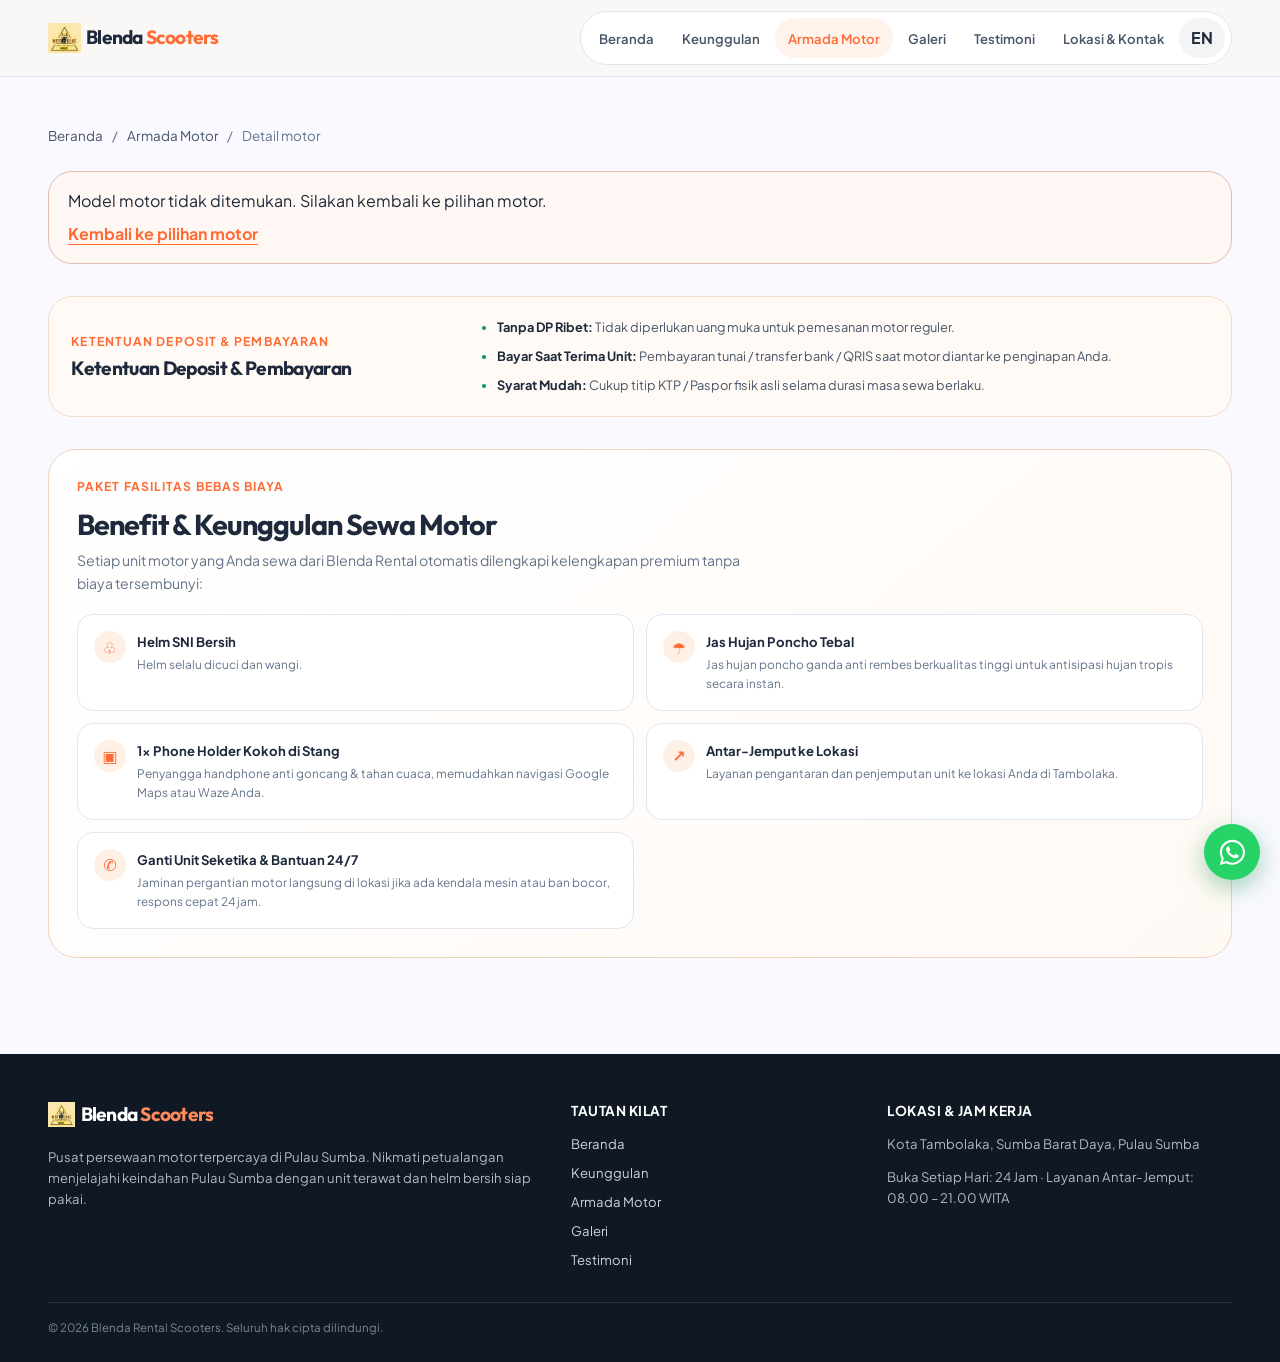
==== commit 8e73e698: "NTT diganti pulau sumba" ====
--- a/motor.html
+++ b/motor.html
@@ -231,8 +231,7 @@
             </span>
           </a>
           <p data-i18n="footerDescription">
-            Pusat persewaan motor terpercaya di Nusa Tenggara Timur. Nikmati petualangan menjelajahi keindahan Nusa
-            Tenggara dengan unit terawat dan helm bersih siap pakai.
+            Pusat persewaan motor terpercaya di Pulau Sumba. Nikmati petualangan menjelajahi keindahan Pulau Sumba dengan unit terawat dan helm bersih siap pakai.
           </p>
         </div>
         <div>
@@ -247,7 +246,7 @@
         </div>
         <div>
           <h2 data-i18n="footerLocationTitle">Lokasi & Jam Kerja</h2>
-          <p data-i18n="addressText">Kota Tambolaka, Sumba Barat Daya, Nusa Tenggara Timur</p>
+          <p data-i18n="addressText">Kota Tambolaka, Sumba Barat Daya, Pulau Sumba</p>
           <p data-i18n="hoursText">Buka Setiap Hari: 24 Jam · Layanan Antar-Jemput: 08.00 – 21.00 WITA</p>
         </div>
         <small class="footer-copyright">
--- a/assets/css/site.css
+++ b/assets/css/site.css
@@ -424,33 +424,6 @@
   margin: 0.85rem 0 0;
   color: var(--muted);
 }
-.filter-group {
-  display: flex;
-  flex-wrap: wrap;
-  gap: 0.4rem;
-  padding: 0.3rem;
-  border: 1px solid var(--line);
-  border-radius: var(--pill);
-  background: var(--surface-card);
-}
-.filter-button {
-  min-height: 40px;
-  padding: 0.45rem 0.9rem;
-  border: 0;
-  border-radius: var(--pill);
-  background: transparent;
-  color: var(--ink-soft);
-  font-size: 0.84rem;
-  font-weight: 700;
-  cursor: pointer;
-}
-.filter-button:hover {
-  color: var(--primary);
-}
-.filter-button.is-active {
-  background: var(--secondary);
-  color: #fff;
-}
 .fleet-grid {
   display: grid;
   grid-template-columns: repeat(4, minmax(0, 1fr));
@@ -1080,13 +1053,6 @@
     flex-direction: column;
     gap: 1rem;
     margin-bottom: 1.35rem;
-  }
-  .filter-group {
-    max-width: 100%;
-    overflow-x: auto;
-  }
-  .filter-button {
-    white-space: nowrap;
   }
   .fleet-grid {
     grid-template-columns: repeat(2, minmax(0, 1fr));
@@ -1532,16 +1498,6 @@
   padding: 0.5rem 0.6rem;
   font-size: 0.78rem;
 }
-.filter-group {
-  padding: 0.25rem;
-  border: 1px solid #e2e8f0;
-  background: #fff;
-}
-.filter-button.is-active {
-  border-color: var(--primary);
-  background: var(--primary);
-  color: #fff;
-}
 .gallery-grid {
   grid-template-columns: repeat(4, minmax(0, 1fr));
 }
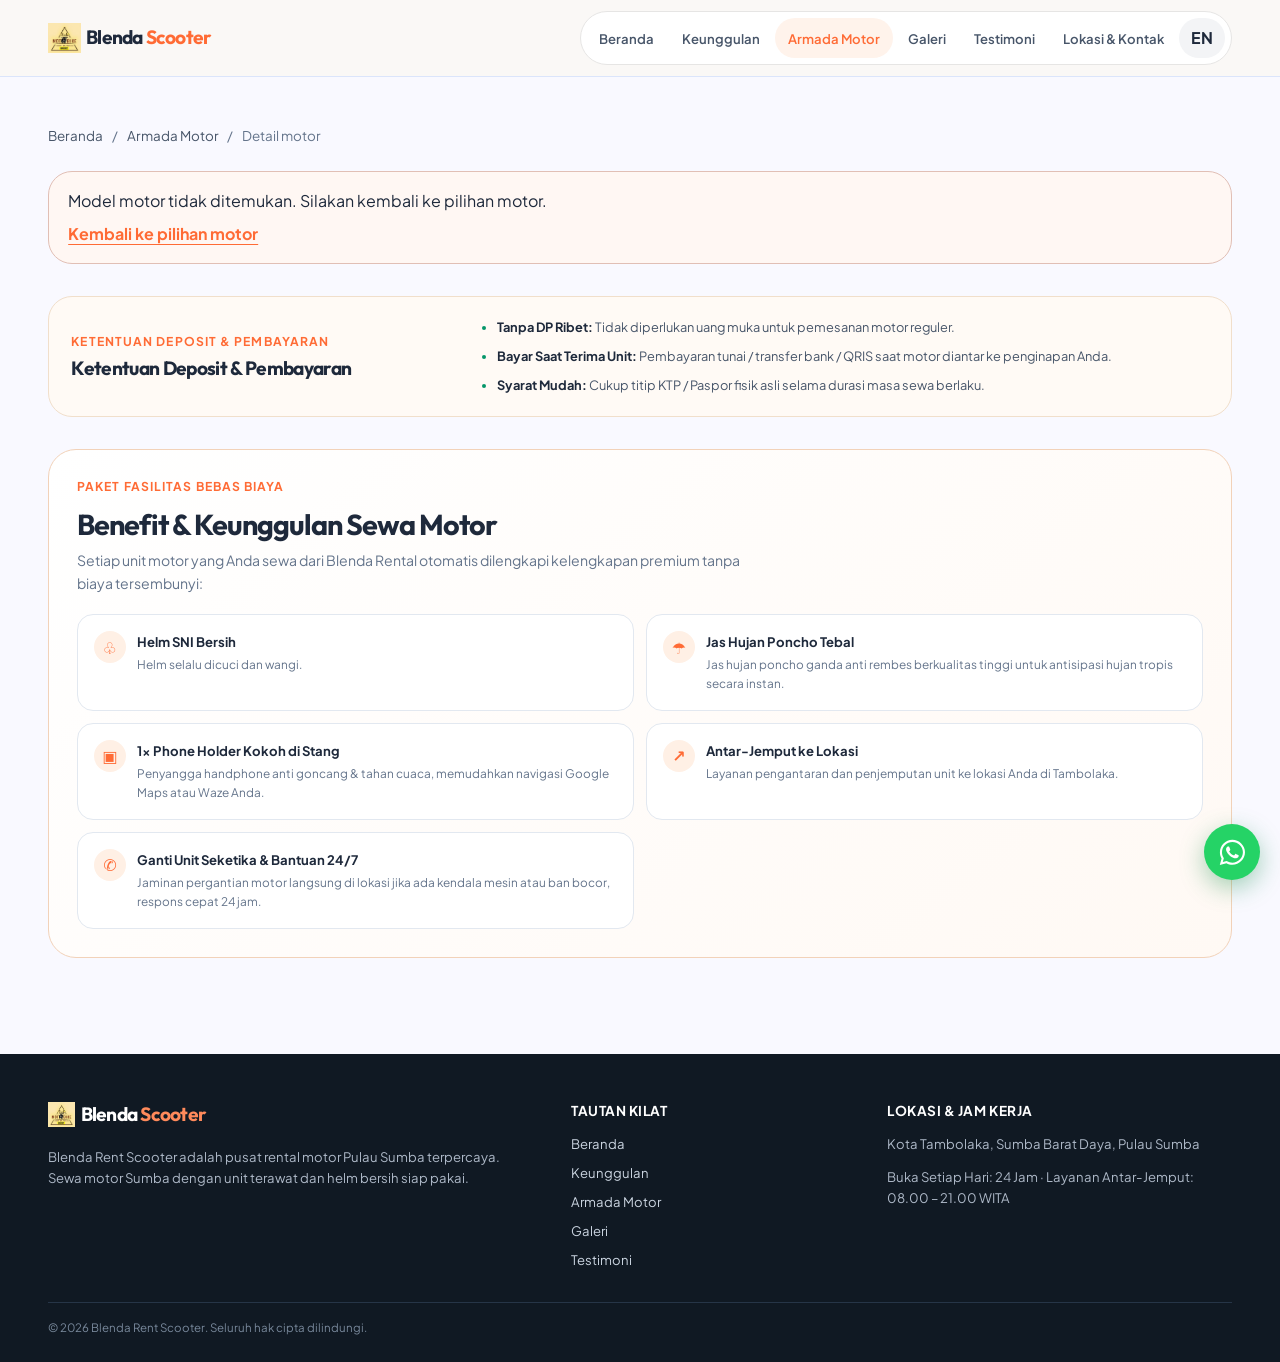
==== commit e0a3eca4: "Revisi lokasi jadi pulau sumba" ====
--- a/motor.html
+++ b/motor.html
@@ -6,32 +6,32 @@
     <meta name="theme-color" content="#f9f9ff" />
     <meta
       name="description"
-      content="Detail dan tarif sewa motor Blenda Scooters di Tambolaka, Sumba. Pilih unit Scoopy, Vario, PCX, ADV, atau CRF dan booking langsung via WhatsApp."
+      content="Sewa motor Sumba di Tambolaka bersama Blenda Rent Scooter. Cek tarif rental motor Pulau Sumba harian, mingguan, dan bulanan, lalu booking via WhatsApp."
     />
     <meta
       name="keywords"
-      content="blenda scooter, blenda rental scooter, sewa motor sumba, rental motor tambolaka, sewa motor NTT"
+      content="Rental Motor Pulau Sumba, Blenda Rent Scooter, Sewa Motor Sumba"
     />
     <meta name="robots" content="index, follow, max-image-preview:large, max-snippet:-1" />
-    <title>Rental Motor Sumba | Blenda Scooters Tambolaka</title>
+    <title>Rental Motor Pulau Sumba | Blenda Rent Scooter</title>
     <link rel="canonical" href="https://blendarentalscooter.my.id/motor.html" />
     <meta property="og:type" content="product" />
-    <meta property="og:site_name" content="Blenda Scooters" />
+    <meta property="og:site_name" content="Blenda Rent Scooter" />
     <meta property="og:url" content="https://blendarentalscooter.my.id/motor.html" />
-    <meta property="og:title" content="Rental Motor Sumba | Blenda Scooters Tambolaka" />
+    <meta property="og:title" content="Rental Motor Pulau Sumba | Blenda Rent Scooter" />
     <meta
       property="og:description"
-      content="Detail dan tarif sewa motor Blenda Scooters di Tambolaka, Sumba. Helm SNI, jas hujan, dan antar-jemput gratis."
+      content="Sewa motor Sumba di Tambolaka bersama Blenda Rent Scooter. Cek tarif rental motor Pulau Sumba harian, mingguan, dan bulanan."
     />
     <meta property="og:image" content="https://blendarentalscooter.my.id/assets/images/galeri/gallery-11.webp" />
     <meta property="og:image:width" content="780" />
     <meta property="og:image:height" content="1040" />
-    <meta property="og:image:alt" content="Rental motor Blenda Scooters di Sumba" />
+    <meta property="og:image:alt" content="Rental motor Pulau Sumba bersama Blenda Rent Scooter" />
     <meta property="og:locale" content="id_ID" />
     <meta property="og:locale:alternate" content="en_US" />
     <meta name="twitter:card" content="summary_large_image" />
-    <meta name="twitter:title" content="Rental Motor Sumba | Blenda Scooters Tambolaka" />
-    <meta name="twitter:description" content="Detail dan tarif sewa motor Blenda Scooters di Tambolaka, Sumba." />
+    <meta name="twitter:title" content="Rental Motor Pulau Sumba | Blenda Rent Scooter" />
+    <meta name="twitter:description" content="Sewa motor Sumba di Tambolaka bersama Blenda Rent Scooter. Cek tarif rental motor Pulau Sumba via WhatsApp." />
     <meta name="twitter:image" content="https://blendarentalscooter.my.id/assets/images/galeri/gallery-11.webp" />
     <link rel="preload" href="assets/fonts/outfit-latin.woff2" as="font" type="font/woff2" crossorigin />
     <link rel="preload" href="assets/fonts/plus-jakarta-sans-latin.woff2" as="font" type="font/woff2" crossorigin />
@@ -45,23 +45,26 @@
     <header class="site-header">
       <div class="header-inner">
         <a class="wordmark" href="index.html">
-          <img src="assets/images/logo.png" alt="Blenda Scooters" class="logo" />
+          <img src="assets/images/logo.png" alt="Blenda Rent Scooter" class="logo" />
           <span>
             Blenda
-            <span class="wordmark-accent">Scooters</span>
+            <span class="wordmark-accent">Scooter</span>
           </span>
         </a>
-        <button
-          class="menu-toggle"
-          id="menu-toggle"
-          type="button"
-          aria-expanded="false"
-          aria-controls="primary-nav"
-          data-i18n-aria="openMenu"
-        >
-          <span class="menu-lines" aria-hidden="true"></span>
-          <span class="visually-hidden" data-i18n="menu">Menu</span>
-        </button>
+        <div class="header-actions">
+          <button class="language-toggle language-toggle-mobile" type="button" data-language-toggle aria-label="Switch language">EN</button>
+          <button
+            class="menu-toggle"
+            id="menu-toggle"
+            type="button"
+            aria-expanded="false"
+            aria-controls="primary-nav"
+            data-i18n-aria="openMenu"
+          >
+            <span class="menu-lines" aria-hidden="true"></span>
+            <span class="visually-hidden" data-i18n="menu">Menu</span>
+          </button>
+        </div>
         <nav class="primary-nav" id="primary-nav" aria-label="Navigasi utama" data-i18n-label="primaryNav">
           <a class="nav-link" href="index.html" data-i18n="navHome">Beranda</a>
           <a class="nav-link" href="index.html#keunggulan" data-i18n="navAdvantages">Keunggulan</a>
@@ -69,7 +72,7 @@
           <a class="nav-link" href="index.html#gallery" data-i18n="navGallery">Galeri</a>
           <a class="nav-link" href="index.html#testimonials" data-i18n="navTestimonials">Testimoni</a>
           <a class="nav-link" href="index.html#location" data-i18n="navLocation">Lokasi & Kontak</a>
-          <button class="language-toggle" id="language-toggle" type="button" aria-label="Switch language">EN</button>
+          <button class="language-toggle" type="button" data-language-toggle aria-label="Switch language">EN</button>
         </nav>
       </div>
     </header>
@@ -95,14 +98,14 @@
             src="assets/images/motor/scoopy.jpg"
             width="900"
             height="880"
-            alt="Motor Honda Scoopy untuk rental di Sumba - Blenda Scooters"
+            alt="Motor Honda Scoopy untuk rental di Sumba - Blenda Scooter"
             fetchpriority="high"
           />
           <span class="photo-index" data-i18n="localPhoto">Unit siap jalan • Stok Tambolaka tersedia</span>
         </div>
         <div class="detail-copy">
           <p class="eyebrow" data-i18n="detailEyebrow">UNIT SIAP JALAN • STOK TAMBOLAKA TERSEDIA</p>
-          <h1 id="motor-title">Rental Motor Blenda Scooters Sumba</h1>
+          <h1 id="motor-title">Rental Motor Pulau Sumba</h1>
           <p class="detail-description">
             <span id="motor-engine"></span>
             <span id="motor-tagline"></span>
@@ -224,14 +227,14 @@
       <div class="wrap footer-stitch-grid">
         <div>
           <a class="wordmark footer-wordmark" href="index.html">
-            <img src="assets/images/logo.png" alt="Blenda Scooters" class="logo-footer" />
+            <img src="assets/images/logo.png" alt="Blenda Rent Scooter" class="logo-footer" />
             <span>
               Blenda
-              <span class="wordmark-accent">Scooters</span>
+              <span class="wordmark-accent">Scooter</span>
             </span>
           </a>
           <p data-i18n="footerDescription">
-            Pusat persewaan motor terpercaya di Pulau Sumba. Nikmati petualangan menjelajahi keindahan Pulau Sumba dengan unit terawat dan helm bersih siap pakai.
+            Blenda Rent Scooter adalah pusat rental motor Pulau Sumba terpercaya. Sewa motor Sumba dengan unit terawat dan helm bersih siap pakai.
           </p>
         </div>
         <div>
@@ -252,16 +255,16 @@
         <small class="footer-copyright">
           ©
           <span id="current-year">2026</span>
-          Blenda Rental Scooters. Seluruh hak cipta dilindungi.
+          Blenda Rent Scooter. Seluruh hak cipta dilindungi.
         </small>
       </div>
     </footer>
     <a
       class="whatsapp-float"
-      href="https://wa.me/6282236431311?text=Halo%20Blenda%20Scooters%2C%20saya%20ingin%20bertanya%20seputar%20sewa%20motor"
+      href="https://wa.me/6282236431311?text=Halo%20Blenda%20Scooter%2C%20saya%20ingin%20bertanya%20seputar%20sewa%20motor"
       target="_blank"
       rel="noopener noreferrer"
-      aria-label="Chat WhatsApp Blenda Scooters"
+      aria-label="Chat WhatsApp Blenda Scooter"
     >
       <svg viewBox="0 0 448 512" aria-hidden="true" focusable="false">
         <path
--- a/assets/css/site.css
+++ b/assets/css/site.css
@@ -154,6 +154,14 @@
   justify-content: space-between;
   gap: 1rem;
 }
+.header-actions {
+  display: flex;
+  align-items: center;
+  gap: 0.5rem;
+}
+.language-toggle-mobile {
+  display: none;
+}
 .wordmark {
   display: inline-flex;
   align-items: center;
@@ -1011,9 +1019,15 @@
   .nav-cta {
     justify-content: center;
   }
-  .language-toggle {
-    align-self: flex-start;
-    margin-top: 0.35rem;
+  .primary-nav .language-toggle {
+    display: none;
+  }
+  .language-toggle.language-toggle-mobile {
+    display: inline-flex;
+    align-items: center;
+    justify-content: center;
+    min-width: 46px;
+    min-height: 44px;
   }
   .hero {
     padding-block: 2.5rem 3.5rem;
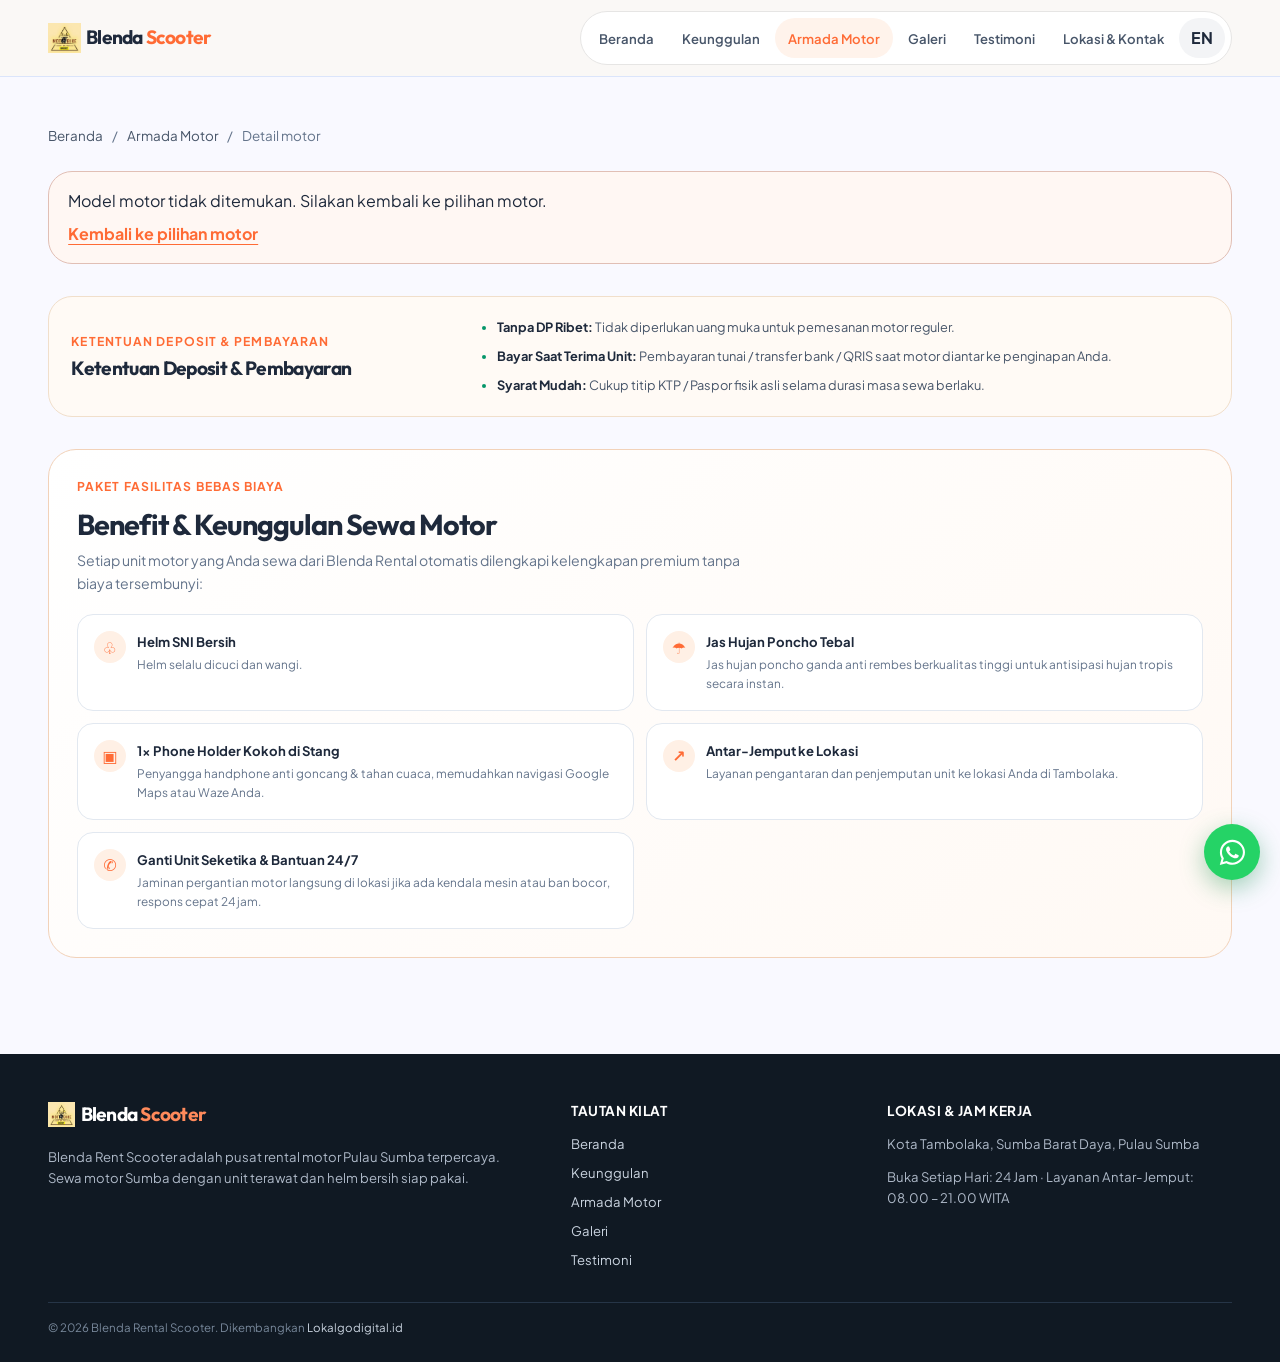
==== commit 69e1899d: "tambahkan credit lokalgodigital.id" ====
--- a/motor.html
+++ b/motor.html
@@ -255,7 +255,9 @@
         <small class="footer-copyright">
           ©
           <span id="current-year">2026</span>
-          Blenda Rent Scooter. Seluruh hak cipta dilindungi.
+          Blenda Rental Scooter.
+          <span data-i18n="footerDevelopedBy">Dikembangkan</span>
+          <a href="https://lokalgodigital.id" target="_blank" rel="noopener noreferrer">Lokalgodigital.id</a>
         </small>
       </div>
     </footer>
